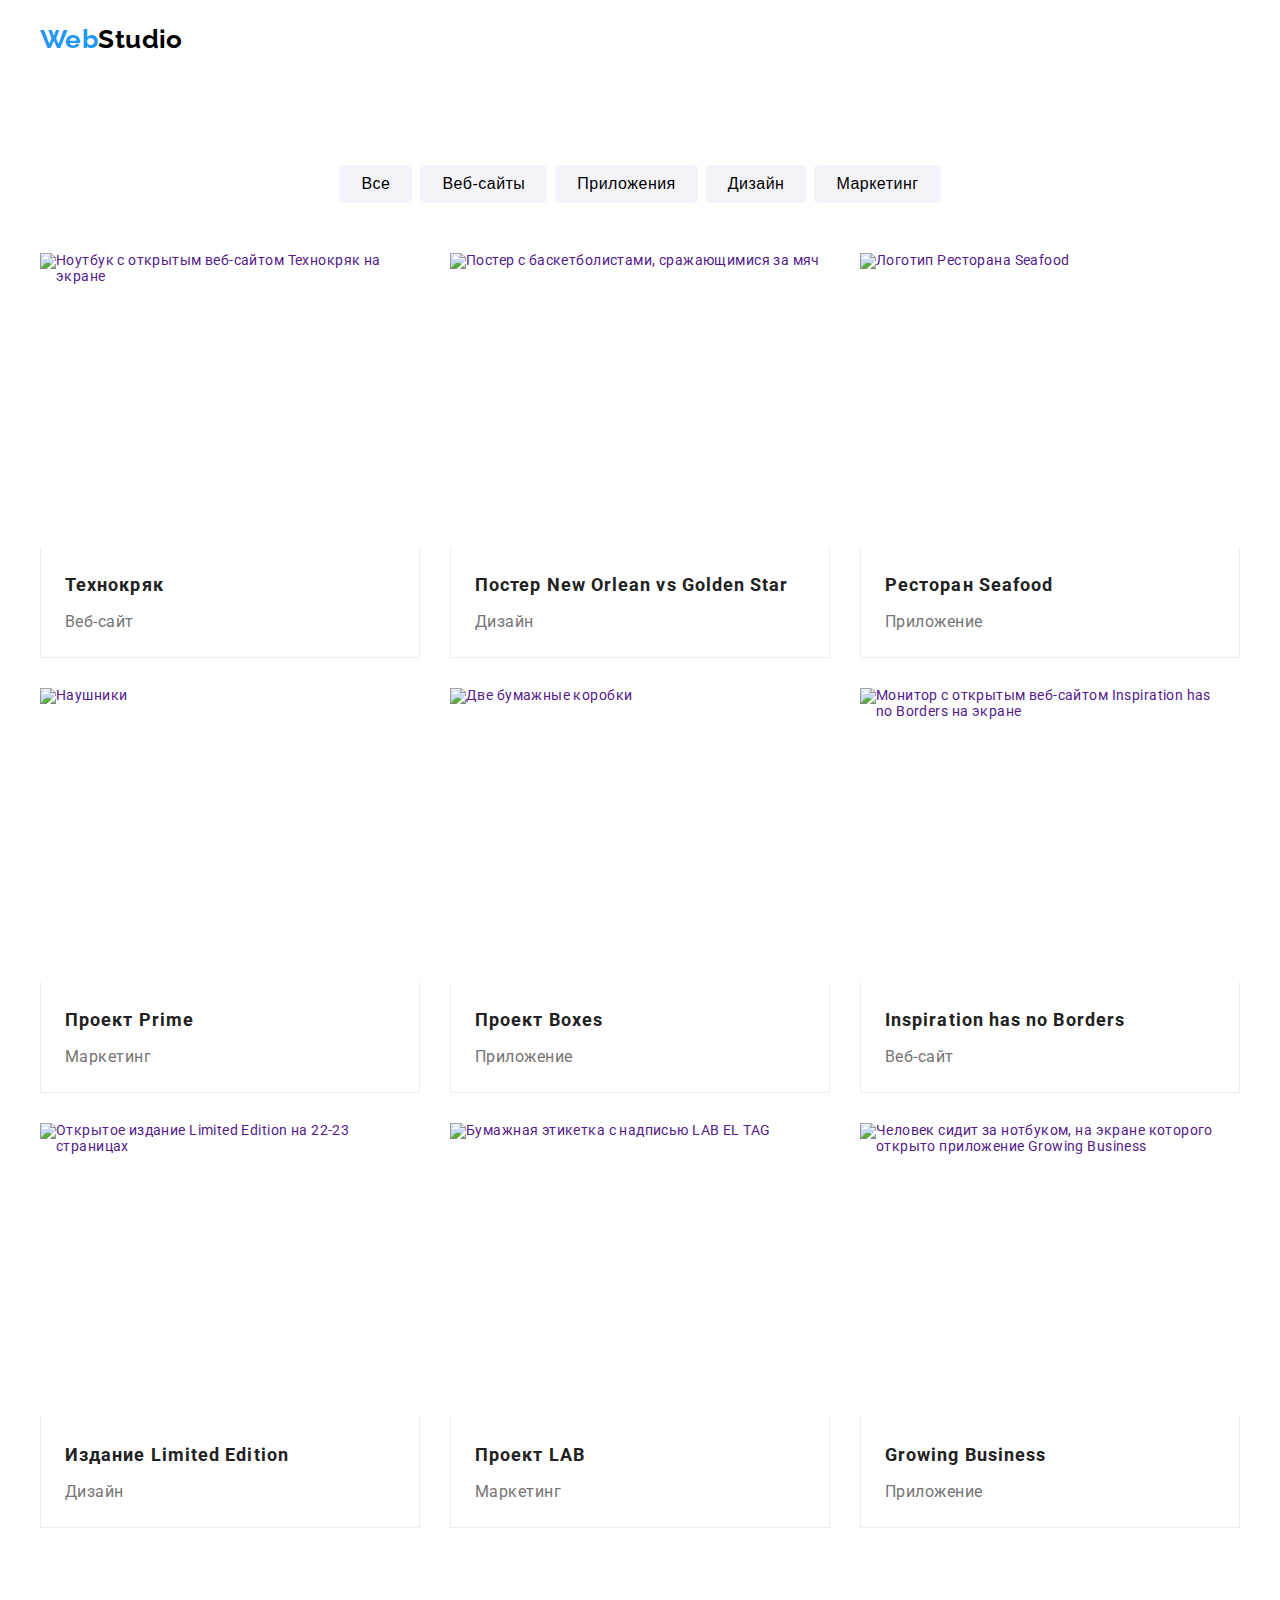
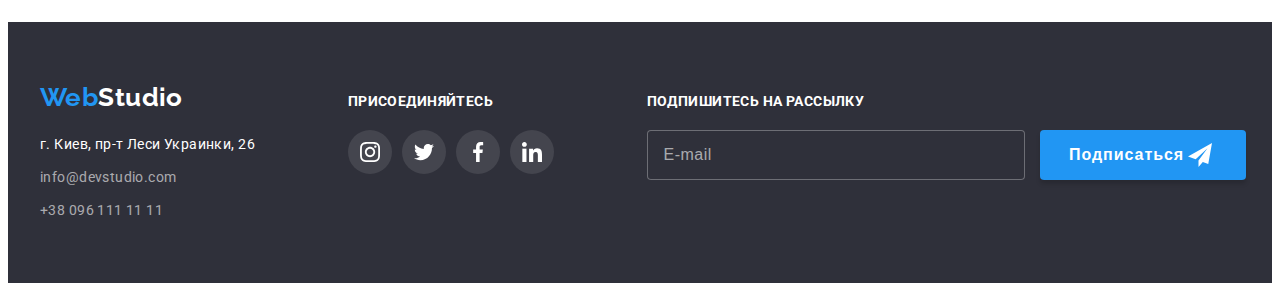
==== portfolio.html @ 9e421923 "додає меню для мобільної версії" ====
<!DOCTYPE html>
<html lang="ru">
<head>
    <meta charset="UTF-8">
    <meta http-equiv="X-UA-Compatible" content="IE=edge">
    <meta name="viewport" content="width=device-width, initial-scale=1.0">
    <title lang="en">WebStudio Портфолио</title>
    <link rel="preconnect" href="https://fonts.googleapis.com">
    <link rel="preconnect" href="https://fonts.gstatic.com" crossorigin>
    <link 
        href="https://fonts.googleapis.com/css2?family=Raleway:wght@700&family=Roboto:wght@400;500;700;900&display=swap"
        rel="stylesheet"
    />
    <link rel="stylesheet" href="https://cdnjs.cloudflare.com/ajax/libs/modern-normalize/1.1.0/modern-normalize.min.css"
        integrity="sha512-wpPYUAdjBVSE4KJnH1VR1HeZfpl1ub8YT/NKx4PuQ5NmX2tKuGu6U/JRp5y+Y8XG2tV+wKQpNHVUX03MfMFn9Q=="
        crossorigin="anonymous" referrerpolicy="no-referrer" />
    <link rel="stylesheet" href="./css/main.min.css" />
</head>
<body>  
    <!--HEADER-->
    <header class="page-header">
        <div class="container header-container">
            <nav class="navigation">
                <!--Логотип header-->
                <a class="logo logo_theme_light logo-header-link" href="index.html" lang="en"><span class="logo_prefix-color_blue">Web</span>Studio</a>
                <!--Меню навігації header-->
                <ul class="menu list">
                    <li class="menu__item"><a class="menu__link" href="index.html">Студия</a></li>
                    <li class="menu__item"><a class="menu__link menu__link_active" href="portfolio.html">Портфолио</a></li>
                    <li class="menu__item"><a class="menu__link" href="#contacts">Контакты</a></li>
                </ul>
            </nav>
            <!--Список контактів header-->
            <ul class="header-contacts">
                <li class="header-contacts__item">
                    <a class="header-contacts__link" href="mailto:info@devstudio.com" lang="en">
                        <svg class="header-contacts__icon" width="16" height="12">
                            <use href="images/icons/sprite.svg#icon-envelope"></use>
                        </svg>
                        info@devstudio.com
                    </a>
                </li>
                <li class="header-contacts__item">
                    <a class="header-contacts__link" href="tel:+380961111111">
                        <svg class="header-contacts__icon" width="10" height="16">
                            <use href="images/icons/sprite.svg#icon-smartphone"></use>
                        </svg>
                        +38 096 111 11 11
                    </a>
                </li>
            </ul>
        </div>
    </header>
    <!--СТОРІНКА ПОРТФОЛІО-->
   <main>
        <!--Секція фільтр-меню-->
       <section class="section section_specific-pb">
            <div class="container">
                <h2 class="section__title visually-hidden">Фильтры</h2>
                <ul class="filters">
                    <li class="filters__item">
                        <button class="filters__btn" type="button">Все</button>
                    </li>
                    <li class="filters__item">
                        <button class="filters__btn" type="button">Веб-сайты</button>
                    </li>
                    <li class="filters__item">
                        <button class="filters__btn" type="button">Приложения</button>
                    </li>
                    <li class="filters__item">
                        <button class="filters__btn" type="button">Дизайн</button>
                    </li>
                    <li class="filters__item">
                    <button class="filters__btn" type="button">Маркетинг</button>
                    </li>
                </ul>
            </div>
        </section>
        <!--Секція проектів портфоліо-->
        <section class="section section_specific-pt">
            <div class="container">
                <h2 class="section__title visually-hidden">Портфолио</h2>
                <ul class="portfolio">
                    <li class="portfolio__item">
                        <a href="" class="portfolio__link">
                        <div class="portfolio__wrapper">
                            <img class="portfolio__img" src="./images/portfolio/img-project-01.jpg" alt="Ноутбук с открытым веб-сайтом Технокряк на экране" width="370" height="294">
                            <p class="portfolio__overlay">Ресурс предлагает комплексные предложения с разным уровнем функционала и сервисов. Все это позволит посетителю получить
                            исчерпывающие сведения о компании или частном лице.</p>
                        </div>
                        <div class="portfolio__container">
                            <h3 class="portfolio__title">Технокряк</h3>
                            <p class="portfolio__description">Веб-сайт</p>
                        </div>
                        </a>    
                    </li>
                    <li class="portfolio__item">
                        <a href="" class="portfolio__link">
                        <div class="portfolio__wrapper">
                            <img class="portfolio__img" src="./images/portfolio/img-project-02.jpg" alt="Постер с баскетболистами, сражающимися за мяч" width="370" height="294">
                            <p class="portfolio__overlay">Ресурс предлагает комплексные предложения с разным уровнем функционала и сервисов. Все это позволит посетителю получить
                            исчерпывающие сведения о компании или частном лице.</p>
                        </div>
                        <div class="portfolio__container">
                            <h3 class="portfolio__title">Постер New Orlean vs Golden Star</h3>
                            <p class="portfolio__description">Дизайн</p>
                        </div>
                        </a>
                    </li>
                    <li class="portfolio__item">
                        <a href="" class="portfolio__link">
                        <div class="portfolio__wrapper">
                            <img class="portfolio__img" src="./images/portfolio/img-project-03.jpg" alt="Логотип Ресторана Seafood" width="370" height="294">
                            <p class="portfolio__overlay">Ресурс предлагает комплексные предложения с разным уровнем функционала и сервисов. Все это позволит посетителю получить
                            исчерпывающие сведения о компании или частном лице.</p>
                        </div>
                        <div class="portfolio__container">
                            <h3 class="portfolio__title">Ресторан Seafood</h3>
                            <p class="portfolio__description">Приложение</p>
                        </div>
                        </a>     
                    </li>
                    <li class="portfolio__item">
                        <a href="" class="portfolio__link">
                        <div class="portfolio__wrapper">
                            <img class="portfolio__img" src="./images/portfolio/img-project-04.jpg" alt="Наушники" width="370" height="294">
                            <p class="portfolio__overlay">Ресурс предлагает комплексные предложения с разным уровнем функционала и сервисов. Все это позволит посетителю получить
                            исчерпывающие сведения о компании или частном лице.</p>
                        </div>
                        <div class="portfolio__container">
                            <h3 class="portfolio__title">Проект Prime</h3>
                            <p class="portfolio__description">Маркетинг</p>
                        </div>
                        </a>
                    </li>
                    <li class="portfolio__item">
                        <a href="" class="portfolio__link">
                        <div class="portfolio__wrapper">
                            <img class="portfolio__img" src="./images/portfolio/img-project-05.jpg" alt="Две бумажные коробки" width="370" height="294">
                            <p class="portfolio__overlay">Ресурс предлагает комплексные предложения с разным уровнем функционала и сервисов. Все это позволит посетителю получить
                            исчерпывающие сведения о компании или частном лице.</p>
                        </div>
                        <div class="portfolio__container">
                            <h3 class="portfolio__title">Проект Boxes</h3>
                            <p class="portfolio__description">Приложение</p>
                        </div>
                        </a>
                    </li>
                    <li class="portfolio__item">
                        <a href="" class="portfolio__link">
                        <div class="portfolio__wrapper">
                            <img class="portfolio__img" src="./images/portfolio/img-project-06.jpg" alt="Монитор с открытым веб-сайтом Inspiration has no Borders на экране" width="370" height="294">
                            <p class="portfolio__overlay">Ресурс предлагает комплексные предложения с разным уровнем функционала и сервисов. Все это позволит посетителю получить
                            исчерпывающие сведения о компании или частном лице.</p>
                        </div>
                        <div class="portfolio__container">
                            <h3 class="portfolio__title">Inspiration has no Borders</h3>
                            <p class="portfolio__description">Веб-сайт</p>
                        </div>
                        </a>    
                    </li>
                    <li class="portfolio__item">
                        <a href="" class="portfolio__link">
                        <div class="portfolio__wrapper">
                            <img class="portfolio__img" src="./images/portfolio/img-project-07.jpg" alt="Открытое издание Limited Edition на 22-23 страницах" width="370" height="294">
                            <p class="portfolio__overlay">Ресурс предлагает комплексные предложения с разным уровнем функционала и сервисов. Все это позволит посетителю получить
                            исчерпывающие сведения о компании или частном лице.</p>
                        </div>
                        <div class="portfolio__container">
                            <h3 class="portfolio__title">Издание Limited Edition</h3>
                            <p class="portfolio__description">Дизайн</p>
                        </div>
                        </a>
                    </li>
                    <li class="portfolio__item">
                        <a href="" class="portfolio__link">
                        <div class="portfolio__wrapper">
                            <img class="portfolio__img" src="./images/portfolio/img-project-08.jpg" alt="Бумажная этикетка с надписью LAB EL TAG" width="370" height="294">
                            <p class="portfolio__overlay">Ресурс предлагает комплексные предложения с разным уровнем функционала и сервисов. Все это позволит посетителю получить
                            исчерпывающие сведения о компании или частном лице.</p>
                        </div>
                        <div class="portfolio__container">
                            <h3 class="portfolio__title">Проект LAB</h3>
                            <p class="portfolio__description">Маркетинг</p>
                        </div>
                        </a>
                    </li>
                    <li class="portfolio__item">
                        <a href="" class="portfolio__link">
                        <div class="portfolio__wrapper">
                            <img class="portfolio__img" src="./images/portfolio/img-project-09.jpg" alt="Человек сидит за нотбуком, на экране которого открыто приложение Growing Business" width="370" height="294">
                            <p class="portfolio__overlay">Ресурс предлагает комплексные предложения с разным уровнем функционала и сервисов. Все это позволит посетителю получить
                            исчерпывающие сведения о компании или частном лице.</p>
                        </div>
                        <div class="portfolio__container">
                            <h3 class="portfolio__title">Growing Business</h3>
                            <p class="portfolio__description">Приложение</p>
                        </div>
                        </a>
                    </li>
                </ul>
            </div>    
        </section>
    </main>
    <!--FOOTER-->
    <footer class="footer">
        <div class="footer-container container">
            <div class="footer-contacts-wrapper">
                <a class="logo logo_theme_dark" href="index.html" lang="en"><span
                        class="logo_prefix-color_blue">Web</span>Studio</a>
                <address class="address-footer-contacts" id="contacts">
                    <ul class="footer-contacts">
                        <li class="footer-contacts__item">
                            <a class="footer-contacts__link footer-contacts__link_font-color_white"
                                href="https://goo.gl/maps/uHy9NY8wM25gQ6nc7" target="_blank" rel="noopener noreferrer">г.
                                Киев, пр-т Леси Украинки, 26</a>
                        </li>
                        <li class="footer-contacts__item">
                            <a class="footer-contacts__link link" href="mailto:info@devstudio.com"
                                lang="en">info@devstudio.com</a>
                        </li>
                        <li class="footer-contacts__item">
                            <a class="footer-contacts__link" href="tel:+380961111111">+38 096 111 11 11</a>
                        </li>
                    </ul>
                </address>
            </div>
            <div class="footer-socials-wrapper">
                <p class="footer-socials-description">присоединяйтесь</p>
                <ul class="footer-socials">
                    <li class="footer-socials__item">
                        <a href="" class="footer-socials__link">
                            <svg class="footer-socials__icon">
                                <use href="./images/icons/sprite.svg#icon-footer-instagram"></use>
                            </svg>
                        </a>
                    </li>
                    <li class="footer-socials__item">
                        <a href="" class="footer-socials__link">
                            <svg class="footer-socials__icon">
                                <use href="./images/icons/sprite.svg#icon-footer-twitter"></use>
                            </svg>
                        </a>
                    </li>
                    <li class="footer-socials__item">
                        <a href="" class="footer-socials__link">
                            <svg class="footer-socials__icon">
                                <use href="./images/icons/sprite.svg#icon-footer-facebook"></use>
                            </svg>
                        </a>
                    </li>
                    <li class="footer-socials__item">
                        <a href="" class="footer-socials__link">
                            <svg class="footer-socials__icon">
                                <use href="./images/icons/sprite.svg#icon-footer-linkedin"></use>
                            </svg>
                        </a>
                    </li>
                </ul>
            </div>
            <div class="footer-form-wrapper">
                <form class="footer-form">
                    <p class="footer-form__description">Подпишитесь на рассылку</p>
                    <label class="footer-form__field">
                        <input type="email" name="user_email" class="footer-form-input" placeholder="E-mail" required
                            title="example@gmail.com" />
                    </label>
                    <div class="footer-btn-wrapper">
                        <button type="submit" class="footer-form-btn">Подписаться</button>
                        <svg class="footer-form-send-icon" width="24" height="24">
                            <use href="./images/icons/sprite.svg#icon-footer-send"></use>
                        </svg>
                    </div>
                </form>
            </div>
        </div>
    </footer>
</body>
</html>
---- css/main.min.css ----
:root{--primary-font-family: "Roboto", sans-serif;--secondary-font-family: "Raleway", sans-serif;--accent-color: #2196F3;--title-color: #FFFFFF;--subtitle-color: #212121;--description-color: #757575;--background-color: #2F303A}.visually-hidden{position:absolute;white-space:nowrap;width:1px;height:1px;overflow:hidden;border:0;padding:0;clip:rect(0 0 0 0);clip-path:inset(100%);margin:-1px}.footer-socials__link,.team__socials-link,.contact-form-checkbox-label{display:flex;justify-content:center;align-items:center}h1,h2,h3,p{margin-top:0;margin-bottom:0}ul,ol{margin-top:0;margin-bottom:0;padding-left:0;list-style:none}img{display:block;max-width:100%;height:auto}a{text-decoration:none}body{font-family:var(--primary-font-family);color:var(--subtitle-color);font-size:14px;letter-spacing:.03em;line-height:1.14}.container{width:100%;padding-left:15px;padding-right:15px}@media screen and (min-width: 480px){.container{width:480px;margin:0 auto}}@media screen and (min-width: 768px){.container{width:768px}}@media screen and (min-width: 1200px){.container{width:1200px}}.page-header{padding-top:16px;padding-bottom:16px;background-color:#fff}.page-header__container{display:flex;align-items:center;justify-content:space-between}.section{padding-top:94px;padding-bottom:94px}.section_bg-color{background-color:#f5f4fa}.section_specific-pt{padding-top:0}.section_specific-pb{padding-bottom:50px}.section__title{font-size:36px;font-weight:700;line-height:1.17;margin-bottom:50px;text-align:center}.logo{font-family:var(--secondary-font-family);font-size:26px;font-weight:700;line-height:1.19}.logo_prefix-color_blue{color:var(--accent-color)}.logo_theme_light{color:#000}.logo_theme_light:focus{color:#000}.logo_theme_dark{color:var(--title-color)}.logo_theme_dark:focus{color:var(--title-color)}.logo-header-link{margin-right:93px}.filters{display:flex;margin-top:-8px;margin-left:-8px;justify-content:center}.filters__item{margin-top:8px;margin-left:8px}.filters__btn{min-width:73px;padding:6px 22px;font-size:16px;font-weight:500;line-height:1.63;text-align:center;letter-spacing:.03em;cursor:pointer;background-color:#f5f4fa;border:none;border-radius:4px;transition:color 250ms cubic-bezier(0.4, 0, 0.2, 1),background-color 250ms cubic-bezier(0.4, 0, 0.2, 1),box-shadow 250ms cubic-bezier(0.4, 0, 0.2, 1)}.filters__btn:focus{font-size:16px;font-weight:500;line-height:1.63;text-align:center;letter-spacing:.03em;color:var(--title-color);background-color:var(--accent-color);box-shadow:0px 3px 1px rgba(0,0,0,.1),0px 1px 2px rgba(0,0,0,.08),0px 2px 2px rgba(0,0,0,.12);border-radius:4px}.filters__btn:hover{color:var(--title-color);background-color:var(--accent-color);box-shadow:0px 3px 1px rgba(0,0,0,.1),0px 1px 2px rgba(0,0,0,.08),0px 2px 2px rgba(0,0,0,.12)}.backdrop{position:fixed;top:0;left:0;width:100%;height:100%;background-color:rgba(0,0,0,.2);transition:opacity 250ms cubic-bezier(0.4, 0, 0.2, 1)}.backdrop.is-hidden{opacity:0;visibility:hidden;pointer-events:none}.modal{position:absolute;top:50%;left:50%;transform:translate(-50%, -50%);width:528px;height:580px;padding:40px;background-color:#fff}.modal-close-btn{position:absolute;top:8px;right:8px;display:flex;align-items:center;justify-content:center;background-color:rgba(0,0,0,0);border:1px solid rgba(0,0,0,.1);padding:0;width:30px;height:30px;border-radius:50%;cursor:pointer;transition:fill 250ms cubic-bezier(0.4, 0, 0.2, 1),outline-color 250ms}.modal-close-btn:hover{fill:var(--accent-color)}.modal-close-btn:focus{fill:var(--accent-color);outline-color:var(--accent-color)}.contact-form{display:flex;flex-direction:column}.contact-form-field{margin-bottom:10px}.contact-form-field-key{display:block;font-size:12px;font-weight:400;line-height:1.17;letter-spacing:.01em;color:#757575;margin-bottom:4px}.contact-form-description{font-size:20px;font-weight:700;line-height:1.15;text-align:center;letter-spacing:.03em;color:#212121;margin-bottom:12px}.contact-form-btn{align-self:center;min-width:200px;background-color:var(--accent-color);box-shadow:0px 4px 4px rgba(0,0,0,.15);border-radius:4px;padding:10px 55px;font-family:var(--primary-font-family);color:var(--title-color);cursor:pointer;font-size:16px;font-weight:700;line-height:1.88;letter-spacing:.06em;border-width:0;transition:background-color 250ms cubic-bezier(0.4, 0, 0.2, 1)}.contact-form-btn:hover{background:#188ce8}.contact-form-input{width:100%;height:40px;border:1px solid rgba(33,33,33,.2);border-radius:4px;padding-left:42px;transition:border-color 250ms cubic-bezier(0.4, 0, 0.2, 1)}.contact-form-input:focus{outline:none;border-color:var(--accent-color)}.contact-form-input-wrapper{position:relative;display:block}.contact-form-input-icon{position:absolute;top:50%;transform:translateY(-50%);left:12px;transition:fill 250ms cubic-bezier(0.4, 0, 0.2, 1)}.contact-form-input:focus+.contact-form-input-icon{fill:var(--accent-color)}.contact-form-messege{display:block;justify-content:center;width:100%;height:120px;border:1px solid rgba(33,33,33,.2);border-radius:4px;resize:none;padding:12px 16px;transition:border-color 250ms cubic-bezier(0.4, 0, 0.2, 1)}.contact-form-messege:focus{outline:none;border-color:var(--accent-color)}.contact-form-messege::placeholder{font-size:12px;font-weight:400;line-height:1.17;letter-spacing:.01em;color:rgba(117,117,117,.5)}.contact-form-messege-field{margin-bottom:20px}.contact-form-checkbox-label{font-weight:400;line-height:1.71;color:#757575;margin-bottom:30px}.contact-form-checkbox-label::before{content:"";display:block;width:16px;height:15px;margin-right:7px;cursor:pointer;background-image:url(../images/icons/checkbox-vector.svg)}.contact-form-checkbox:checked+.contact-form-checkbox-label::before{background-image:url(../images/icons/icon-check.svg)}.contact-form-checkbox:focus+.contact-form-checkbox-label::before{outline:2px solid rgba(33,150,243,.5)}.contact-form-policy-link{color:var(--accent-color)}.contact-form-policy-link:focus{outline-color:var(--accent-color)}.mobile-menu{position:fixed;top:0;left:0;width:100%;height:100%;background-color:#fff;box-shadow:0px 4px 8px rgba(0,0,0,.04),0px 2px 4px rgba(0,0,0,.08),0px 1px 3px rgba(0,0,0,.16);opacity:0;visibility:hidden;pointer-events:none;transition:opacity 500ms}.mobile-menu.is-open{opacity:1;visibility:visible;pointer-events:auto}.mobile-menu__container{position:relative;padding-top:48px;padding-bottom:48px;padding-left:40px}.mobile-menu__close-btn{position:absolute;top:10px;right:15px;border:none;background-color:rgba(0,0,0,0);padding:0;line-height:0}.mobile-menu-list__item:not(:first-child){margin-top:32px}.mobile-menu-list__link{font-family:"Roboto";font-style:normal;font-weight:500;font-size:40px;line-height:47px;letter-spacing:.02em;color:#212121}.menu{display:none}.header-contacts{display:none}.mobile-menu-open-btn{border:none;background-color:rgba(0,0,0,0);padding:0}.hero{min-width:1200px;padding-top:200px;padding-bottom:200px;background-color:#c4c4c4;background-image:linear-gradient(rgba(47, 48, 58, 0.4), rgba(47, 48, 58, 0.4)),url("../images/hero/img-hero.jpg");background-size:cover}.hero__container{display:flex;flex-direction:column;align-items:center}.hero__title{width:696px;font-size:44px;font-weight:900;line-height:1.36;text-align:center;letter-spacing:.06em;text-transform:uppercase;color:var(--title-color);margin-bottom:30px}.hero__modal-btn{min-width:200px;border:none;background:var(--accent-color);box-shadow:0px 4px 4px rgba(0,0,0,.15);border-radius:4px;padding:10px 32px;font-family:var(--primary-font-family);font-size:16px;font-weight:700;line-height:1.88;letter-spacing:.06em;color:var(--title-color);cursor:pointer;transition:background-color 250ms cubic-bezier(0.4, 0, 0.2, 1)}.hero__modal-btn:hover{background:#188ce8}.priorities{display:flex;flex-wrap:wrap;margin-top:-30px;margin-left:-30px}.priorities__item{flex-basis:calc((100% - 120px)/4);margin-left:30px;margin-top:30px}.priorities__title{font-size:14px;font-weight:700;text-transform:uppercase;margin-bottom:10px;margin-top:30px}.priorities__description{line-height:1.71;color:var(--description-color)}.priorities__container{display:flex;background-color:#f5f4fa;border-radius:4px;height:120px;justify-content:center;align-items:center}.employment{display:flex;flex-wrap:wrap;margin-top:-30px;margin-left:-30px}.employment__item{position:relative;margin-top:30px;margin-left:30px;flex-basis:calc((100% - 90px)/3)}.employment__overlay{position:absolute;width:100%;bottom:0;left:0;padding-top:27px;padding-bottom:27px;font-weight:700;text-align:center;text-transform:uppercase;color:var(--title-color);background-color:rgba(47,48,58,.8)}.team{display:flex;flex-wrap:wrap;margin-top:-30px;margin-left:-30px}.team__item{margin-top:30px;margin-left:30px;flex-basis:calc((100% - 120px)/4);background:var(--title-color);padding-bottom:30px;box-shadow:0px 1px 3px rgba(0,0,0,.12),0px 1px 1px rgba(0,0,0,.14),0px 2px 1px rgba(0,0,0,.2);border-radius:0px 0px 4px 4px}.team__container{padding-top:30px;background:var(--title-color)}.team__title{font-size:16px;font-weight:500;line-height:1.19;text-align:center}.team__description{font-size:16px;line-height:1.19;text-align:center;color:var(--description-color);margin-top:10px}.team__socials{display:flex;justify-content:center;margin-top:16px}.team__socials-icon{width:20px;height:20px;fill:#afb1b8;transition:fill 250ms cubic-bezier(0.4, 0, 0.2, 1)}.team__socials-link:hover .team__socials-icon,.team__socials-link:focus .team__socials-icon{fill:var(--title-color)}.team__socials-link{width:44px;height:44px;border-radius:50%;transition:background-color 250ms cubic-bezier(0.4, 0, 0.2, 1)}.team__socials-link:hover,.team__socials-link:focus{background-color:var(--accent-color)}.team__socials-item:not(:first-child){margin-left:10px}.clients__container{height:92px;padding-top:16px;padding-left:32px;border:1px solid #afb1b8;border-radius:4px;transition:border-color 250ms cubic-bezier(0.4, 0, 0.2, 1)}.clients__link:hover .clients__container{border-color:var(--accent-color)}.clients{display:flex;flex-wrap:wrap;margin-top:-30px;margin-left:-30px}.clients__item{margin-top:30px;margin-left:30px;flex-basis:calc((100% - 180px)/6)}.clients__icon{width:106px;height:60px;fill:#afb1b8;transition:fill 250ms cubic-bezier(0.4, 0, 0.2, 1)}.clients__link:hover .clients__icon,.clients__link:focus .clients__icon{fill:var(--accent-color)}.footer{background:var(--background-color);padding-bottom:60px;padding-top:60px}.footer-container{display:flex;justify-content:space-between;align-items:flex-start}.address-footer-contacts{margin-top:20px}.footer-contacts__link{font-style:normal;font-weight:400;line-height:1.71;color:rgba(255,255,255,.6)}.footer-contacts__item:not(:first-child){margin-top:9px}.footer-contacts__link_font-color_white{color:var(--title-color)}.footer-contacts__link_font-color_white:focus{color:var(--title-color)}.footer-socials-description{margin-top:12px;font-weight:700;text-transform:uppercase;color:var(--title-color)}.footer-socials__icon{width:20px;height:20px;fill:var(--title-color)}.footer-socials__item:not(:first-child){margin-left:10px}.footer-socials{display:flex;margin-top:20px}.footer-socials__link{width:44px;height:44px;border-radius:50%;background-color:rgba(255,255,255,.1);transition:background-color 250ms cubic-bezier(0.4, 0, 0.2, 1)}.footer-socials__link:hover,.footer-socials__link:focus{background-color:var(--accent-color)}.footer-form__description{font-weight:700;text-transform:uppercase;color:#fff;margin-bottom:20px;margin-top:12px}.footer-form-input{width:358px;border:1px solid rgba(255,255,255,.3);border-radius:4px;padding-top:14px;padding-bottom:14px;padding-left:16px;background-color:#2f303a;font-size:16px;font-weight:400;line-height:1.25;letter-spacing:.03em;color:#fff}.footer-form-input::placeholder{color:rgba(255,255,255,.6)}.footer-form-btn{min-width:200px;padding:10px 62px 10px 29px;background:var(--accent-color);box-shadow:0px 4px 4px rgba(0,0,0,.15);border-radius:4px;font-size:16px;font-weight:700;line-height:1.88;letter-spacing:.06em;color:#fff;border-width:0;cursor:pointer;transition:background-color 250ms cubic-bezier(0.4, 0, 0.2, 1)}.footer-form-btn:hover{background:#188ce8}.footer-btn-wrapper{margin-left:12px;display:inline-block;position:relative;width:200px}.footer-form-send-icon{position:absolute;top:50%;right:28px;transform:translateY(-50%)}.portfolio{display:flex;flex-wrap:wrap;margin-left:-30px;margin-top:-30px}.portfolio__item{margin-left:30px;margin-top:30px;flex-basis:calc((100% - 90px)/3);cursor:pointer;transition:box-shadow 250ms cubic-bezier(0.4, 0, 0.2, 1)}.portfolio__item:hover{box-shadow:0px 1px 1px rgba(0,0,0,.12),0px 4px 4px rgba(0,0,0,.06),1px 4px 6px rgba(0,0,0,.16)}.portfolio__container{padding:20px 24px;border:1px solid #eee;border-top:none}.portfolio__title{font-size:18px;font-weight:700;line-height:2;letter-spacing:.06em;color:var(--subtitle-color);margin-bottom:4px}.portfolio__description{font-size:16px;line-height:1.88;letter-spacing:.03em;color:var(--description-color)}.portfolio__wrapper{position:relative;overflow:hidden}.portfolio__overlay{position:absolute;top:0;left:0;width:100%;height:100%;padding:63px 24px;background-color:rgba(33,150,243,.9);font-size:18px;font-weight:400;line-height:1.56;color:#fff;overflow:auto;transform:translateY(100%);transition:transform 250ms cubic-bezier(0.4, 0, 0.2, 1)}.portfolio__link:hover .portfolio__overlay,.portfolio__link:focus .portfolio__overlay{transform:translateY(0%)}/*# sourceMappingURL=main.min.css.map */
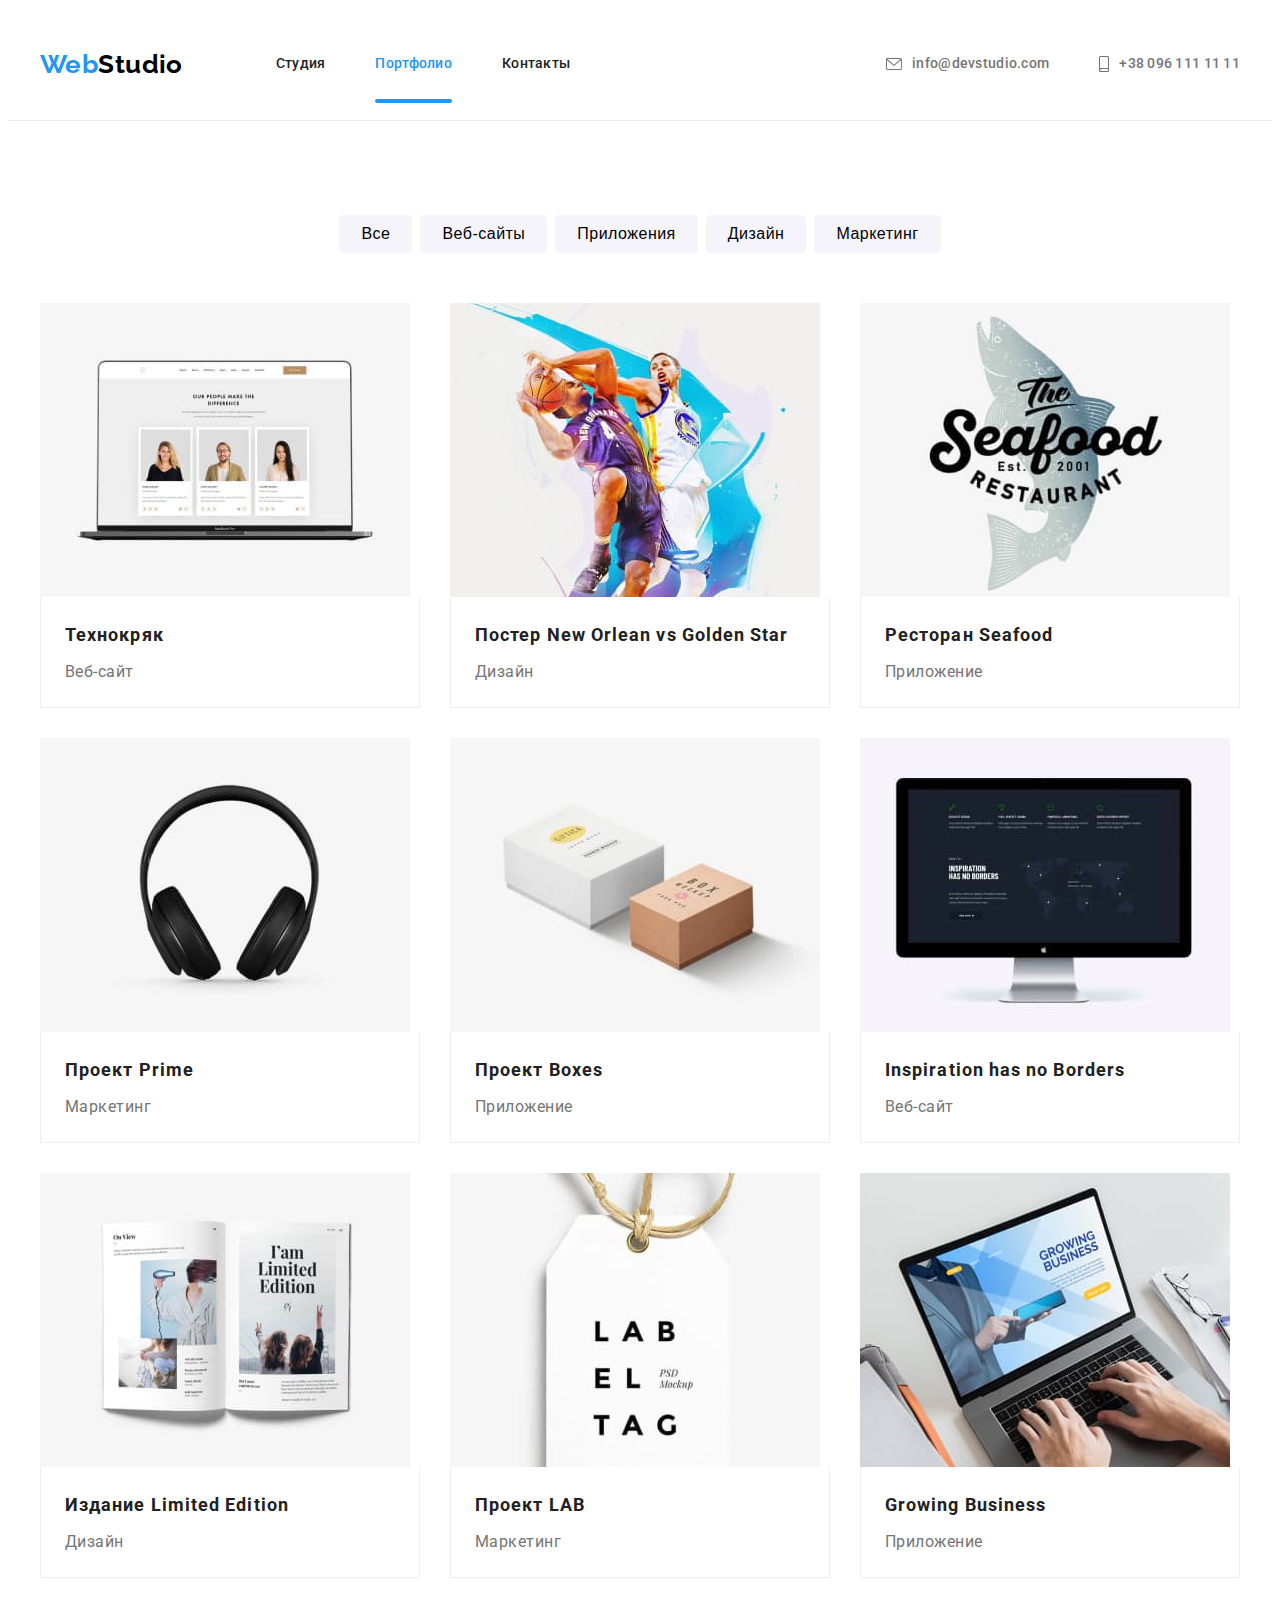
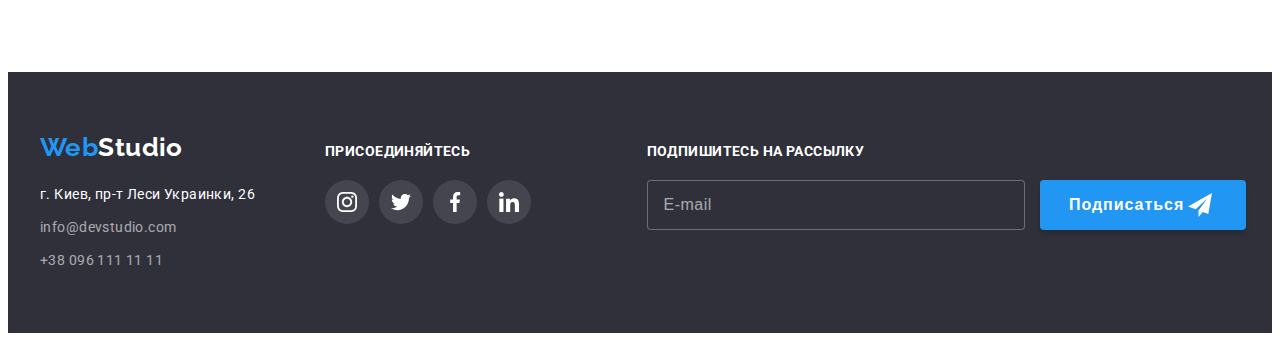
==== commit 1e41e9ef: "адаптив portfolio робота з зображеннями" ====
--- a/portfolio.html
+++ b/portfolio.html
@@ -18,39 +18,68 @@
 </head>
 <body>  
     <!--HEADER-->
-    <header class="page-header">
-        <div class="container header-container">
-            <nav class="navigation">
-                <!--Логотип header-->
-                <a class="logo logo_theme_light logo-header-link" href="index.html" lang="en"><span class="logo_prefix-color_blue">Web</span>Studio</a>
-                <!--Меню навігації header-->
-                <ul class="menu list">
-                    <li class="menu__item"><a class="menu__link" href="index.html">Студия</a></li>
-                    <li class="menu__item"><a class="menu__link menu__link_active" href="portfolio.html">Портфолио</a></li>
-                    <li class="menu__item"><a class="menu__link" href="#contacts">Контакты</a></li>
-                </ul>
-            </nav>
-            <!--Список контактів header-->
-            <ul class="header-contacts">
-                <li class="header-contacts__item">
-                    <a class="header-contacts__link" href="mailto:info@devstudio.com" lang="en">
-                        <svg class="header-contacts__icon" width="16" height="12">
-                            <use href="images/icons/sprite.svg#icon-envelope"></use>
-                        </svg>
-                        info@devstudio.com
-                    </a>
+<header class="page-header">
+    <div class="container page-header__container">
+        <nav class="navigation">
+            <!--Логотип header-->
+            <a class="logo logo_theme_light logo-header-link" href="index.html" lang="en"><span
+                    class="logo_prefix-color_blue">Web</span>Studio</a>
+            <!--Меню навігації header-->
+            <ul class="menu list">
+                <li class="menu__item"><a class="menu__link" href="index.html">Студия</a></li>
+                <li class="menu__item"><a class="menu__link menu__link_active" href="portfolio.html">Портфолио</a></li>
+                <li class="menu__item"><a class="menu__link" href="#contacts">Контакты</a></li>
+            </ul>
+        </nav>
+        <!--Список контактів header-->
+        <ul class="header-contacts list">
+            <li class="header-contacts__item">
+                <a class="header-contacts__link" href="mailto:info@devstudio.com" lang="en">
+                    <svg class="header-contacts__icon icon-letter">
+                        <use href="images/icons/sprite.svg#icon-envelope"></use>
+                    </svg>
+                    info@devstudio.com
+                </a>
+            </li>
+            <li class="header-contacts__item">
+                <a class="header-contacts__link" href="tel:+380961111111">
+                    <svg class="header-contacts__icon icon-phone">
+                        <use href="images/icons/sprite.svg#icon-smartphone"></use>
+                    </svg>
+                    +38 096 111 11 11
+                </a>
+            </li>
+        </ul>
+        <!--Кнопка меню-бургер для мобільної версії-->
+        <button type="button" class="mobile-menu-open-btn" data-menu-open>
+            <svg class="mobile-menu-open-btn__icon" width="24" height="16">
+                <use href="./images/icons/sprite.svg#icon-burger"></use>
+            </svg>
+        </button>
+    </div>
+    <!--Меню для мобільної версії-->
+    <div class="mobile-menu" data-menu>
+        <div class="container mobile-menu__container">
+            <button type="button" class="mobile-menu__close-btn" data-menu-close>
+                <svg class="mobile-menu__close-icon" width="40" height="40">
+                    <use href="./images/icons/sprite.svg#close-icon"></use>
+                </svg>
+            </button>
+            <!--Навігація меню для мобільної версії-->
+            <ul class="mobile-menu-list">
+                <li class="mobile-menu-list__item">
+                    <a href="" class="mobile-menu-list__link">Студия</a>
                 </li>
-                <li class="header-contacts__item">
-                    <a class="header-contacts__link" href="tel:+380961111111">
-                        <svg class="header-contacts__icon" width="10" height="16">
-                            <use href="images/icons/sprite.svg#icon-smartphone"></use>
-                        </svg>
-                        +38 096 111 11 11
-                    </a>
+                <li class="mobile-menu-list__item">
+                    <a href="" class="mobile-menu-list__link">Портфолио</a>
+                </li>
+                <li class="mobile-menu-list__item">
+                    <a href="" class="mobile-menu-list__link">Контакты</a>
                 </li>
             </ul>
         </div>
-    </header>
+    </div>
+</header>
     <!--СТОРІНКА ПОРТФОЛІО-->
    <main>
         <!--Секція фільтр-меню-->
@@ -84,7 +113,26 @@
                     <li class="portfolio__item">
                         <a href="" class="portfolio__link">
                         <div class="portfolio__wrapper">
-                            <img class="portfolio__img" src="./images/portfolio/img-project-01.jpg" alt="Ноутбук с открытым веб-сайтом Технокряк на экране" width="370" height="294">
+                            <picture>
+                                <source
+                                    media="(min-width: 1200px)"
+                                    srcset="./images/portfolio/project-1-desktop.jpg 1x, ./images/portfolio/project-1-desktop@2x.jpg 2x
+                                " />
+                                <source
+                                    media="(min-width: 768px)"
+                                    srcset="./images/portfolio/project-1-tablet.jpg 1x, ./images/portfolio/project-1-tablet@2x.jpg 2x
+                                " />
+                                <source
+                                    media="(max-width: 767.98px)"
+                                    srcset="./images/portfolio/project-1-mobile.jpg 1x, ./images/portfolio/project-1-mobile@2x.jpg 2x
+                                " />
+                                <img
+                                    src="./images/portfolio/project-1-mobile.jpg"
+                                    alt="Ноутбук с открытым веб-сайтом Технокряк на экране"
+                                    class="portfolio__img"
+                                />
+                            </picture>
+                            <!-- <img class="portfolio__img" src="./images/portfolio/img-project-01.jpg" alt="Ноутбук с открытым веб-сайтом Технокряк на экране" width="370" height="294"> -->
                             <p class="portfolio__overlay">Ресурс предлагает комплексные предложения с разным уровнем функционала и сервисов. Все это позволит посетителю получить
                             исчерпывающие сведения о компании или частном лице.</p>
                         </div>
@@ -97,7 +145,26 @@
                     <li class="portfolio__item">
                         <a href="" class="portfolio__link">
                         <div class="portfolio__wrapper">
-                            <img class="portfolio__img" src="./images/portfolio/img-project-02.jpg" alt="Постер с баскетболистами, сражающимися за мяч" width="370" height="294">
+                            <picture>
+                                <source
+                                    media="(min-width: 1200px)"
+                                    srcset="./images/portfolio/project-2-desktop.jpg 1x, ./images/portfolio/project-2-desktop@2x.jpg 2x
+                                " />
+                                <source
+                                    media="(min-width: 768px)"
+                                    srcset="./images/portfolio/project-2-tablet.jpg 1x, ./images/portfolio/project-2-tablet@2x.jpg 2x
+                                " />
+                                <source
+                                    media="(max-width: 767.98px)"
+                                    srcset="./images/portfolio/project-2-mobile.jpg 1x, ./images/portfolio/project-2-mobile@2x.jpg 2x
+                                " />
+                                <img
+                                    src="./images/portfolio/project-2-mobile.jpg"
+                                    alt="Постер с баскетболистами, сражающимися за мяч"
+                                    class="portfolio__img"
+                                />
+                            </picture>
+                            <!-- <img class="portfolio__img" src="./images/portfolio/img-project-02.jpg" alt="Постер с баскетболистами, сражающимися за мяч" width="370" height="294"> -->
                             <p class="portfolio__overlay">Ресурс предлагает комплексные предложения с разным уровнем функционала и сервисов. Все это позволит посетителю получить
                             исчерпывающие сведения о компании или частном лице.</p>
                         </div>
@@ -110,7 +177,25 @@
                     <li class="portfolio__item">
                         <a href="" class="portfolio__link">
                         <div class="portfolio__wrapper">
-                            <img class="portfolio__img" src="./images/portfolio/img-project-03.jpg" alt="Логотип Ресторана Seafood" width="370" height="294">
+                            <picture>
+                                <source
+                                    media="(min-width: 1200px)"
+                                    srcset="./images/portfolio/project-3-desktop.jpg 1x, ./images/portfolio/project-3-desktop@2x.jpg 2x
+                                " />
+                                <source
+                                    media="(min-width: 768px)"
+                                    srcset="./images/portfolio/project-3-tablet.jpg 1x, ./images/portfolio/project-3-tablet@2x.jpg 2x
+                                " />
+                                <source
+                                    media="(max-width: 767.98px)"
+                                    srcset="./images/portfolio/project-3-mobile.jpg 1x, ./images/portfolio/project-3-mobile@2x.jpg 2x
+                                " />
+                                <img
+                                    src="./images/portfolio/project-3-mobile.jpg"
+                                    alt="Логотип Ресторана Seafood"
+                                    class="portfolio__img" />
+                            </picture>
+                            <!-- <img class="portfolio__img" src="./images/portfolio/img-project-03.jpg" alt="Логотип Ресторана Seafood" width="370" height="294"> -->
                             <p class="portfolio__overlay">Ресурс предлагает комплексные предложения с разным уровнем функционала и сервисов. Все это позволит посетителю получить
                             исчерпывающие сведения о компании или частном лице.</p>
                         </div>
@@ -123,7 +208,26 @@
                     <li class="portfolio__item">
                         <a href="" class="portfolio__link">
                         <div class="portfolio__wrapper">
-                            <img class="portfolio__img" src="./images/portfolio/img-project-04.jpg" alt="Наушники" width="370" height="294">
+                            <picture>
+                                <source
+                                    media="(min-width: 1200px)"
+                                    srcset="./images/portfolio/project-4-desktop.jpg 1x, ./images/portfolio/project-4-desktop@2x.jpg 2x
+                                " />
+                                <source
+                                    media="(min-width: 768px)"
+                                    srcset="./images/portfolio/project-4-tablet.jpg 1x, ./images/portfolio/project-4-tablet@2x.jpg 2x
+                                " />
+                                <source
+                                    media="(max-width: 767.98px)"
+                                    srcset="./images/portfolio/project-4-mobile.jpg 1x, ./images/portfolio/project-4-mobile@2x.jpg 2x
+                                " />
+                                <img
+                                    src="./images/portfolio/project-4-mobile.jpg"
+                                    alt="Наушники"
+                                    class="portfolio__img"
+                                />
+                            </picture>
+                            <!-- <img class="portfolio__img" src="./images/portfolio/img-project-04.jpg" alt="Наушники" width="370" height="294"> -->
                             <p class="portfolio__overlay">Ресурс предлагает комплексные предложения с разным уровнем функционала и сервисов. Все это позволит посетителю получить
                             исчерпывающие сведения о компании или частном лице.</p>
                         </div>
@@ -136,7 +240,26 @@
                     <li class="portfolio__item">
                         <a href="" class="portfolio__link">
                         <div class="portfolio__wrapper">
-                            <img class="portfolio__img" src="./images/portfolio/img-project-05.jpg" alt="Две бумажные коробки" width="370" height="294">
+                            <picture>
+                                <source
+                                    media="(min-width: 1200px)"
+                                    srcset="./images/portfolio/project-5-desktop.jpg 1x, ./images/portfolio/project-5-desktop@2x.jpg 2x
+                                " />
+                                <source
+                                    media="(min-width: 768px)"
+                                    srcset="./images/portfolio/project-5-tablet.jpg 1x, ./images/portfolio/project-5-tablet@2x.jpg 2x
+                                " />
+                                <source
+                                    media="(max-width: 767.98px)"
+                                    srcset="./images/portfolio/project-5-mobile.jpg 1x, ./images/portfolio/project-5-mobile@2x.jpg 2x
+                                " />
+                                <img
+                                    src="./images/portfolio/project-5-mobile.jpg"
+                                    alt="Две бумажные коробки"
+                                    class="portfolio__img"
+                                />
+                            </picture>
+                            <!-- <img class="portfolio__img" src="./images/portfolio/img-project-05.jpg" alt="Две бумажные коробки" width="370" height="294"> -->
                             <p class="portfolio__overlay">Ресурс предлагает комплексные предложения с разным уровнем функционала и сервисов. Все это позволит посетителю получить
                             исчерпывающие сведения о компании или частном лице.</p>
                         </div>
@@ -149,7 +272,26 @@
                     <li class="portfolio__item">
                         <a href="" class="portfolio__link">
                         <div class="portfolio__wrapper">
-                            <img class="portfolio__img" src="./images/portfolio/img-project-06.jpg" alt="Монитор с открытым веб-сайтом Inspiration has no Borders на экране" width="370" height="294">
+                            <picture>
+                                <source
+                                    media="(min-width: 1200px)"
+                                    srcset="./images/portfolio/project-6-desktop.jpg 1x, ./images/portfolio/project-6-desktop@2x.jpg 2x
+                                " />
+                                <source
+                                    media="(min-width: 768px)"
+                                    srcset="./images/portfolio/project-6-tablet.jpg 1x, ./images/portfolio/project-6-tablet@2x.jpg 2x
+                                " />
+                                <source
+                                    media="(max-width: 767.98px)"
+                                    srcset="./images/portfolio/project-6-mobile.jpg 1x, ./images/portfolio/project-6-mobile@2x.jpg 2x
+                                " />
+                                <img
+                                    src="./images/portfolio/project-6-mobile.jpg"
+                                    alt="Монитор с открытым веб-сайтом Inspiration has no Borders на экране"
+                                    class="portfolio__img"
+                                />
+                            </picture>
+                            <!-- <img class="portfolio__img" src="./images/portfolio/img-project-06.jpg" alt="Монитор с открытым веб-сайтом Inspiration has no Borders на экране" width="370" height="294"> -->
                             <p class="portfolio__overlay">Ресурс предлагает комплексные предложения с разным уровнем функционала и сервисов. Все это позволит посетителю получить
                             исчерпывающие сведения о компании или частном лице.</p>
                         </div>
@@ -162,7 +304,26 @@
                     <li class="portfolio__item">
                         <a href="" class="portfolio__link">
                         <div class="portfolio__wrapper">
-                            <img class="portfolio__img" src="./images/portfolio/img-project-07.jpg" alt="Открытое издание Limited Edition на 22-23 страницах" width="370" height="294">
+                            <picture>
+                                <source
+                                    media="(min-width: 1200px)"
+                                    srcset="./images/portfolio/project-7-desktop.jpg 1x, ./images/portfolio/project-7-desktop@2x.jpg 2x
+                                " />
+                                <source
+                                    media="(min-width: 768px)"
+                                    srcset="./images/portfolio/project-7-tablet.jpg 1x, ./images/portfolio/project-7-tablet@2x.jpg 2x
+                                " />
+                                <source
+                                    media="(max-width: 767.98px)"
+                                    srcset="./images/portfolio/project-7-mobile.jpg 1x, ./images/portfolio/project-7-mobile@2x.jpg 2x
+                                " />
+                                <img
+                                    src="./images/portfolio/project-7-mobile.jpg"
+                                    alt="Открытое издание Limited Edition на 22-23 страницах"
+                                    class="portfolio__img"
+                                    />
+                            </picture>
+                            <!-- <img class="portfolio__img" src="./images/portfolio/img-project-07.jpg" alt="Открытое издание Limited Edition на 22-23 страницах" width="370" height="294"> -->
                             <p class="portfolio__overlay">Ресурс предлагает комплексные предложения с разным уровнем функционала и сервисов. Все это позволит посетителю получить
                             исчерпывающие сведения о компании или частном лице.</p>
                         </div>
@@ -175,7 +336,26 @@
                     <li class="portfolio__item">
                         <a href="" class="portfolio__link">
                         <div class="portfolio__wrapper">
-                            <img class="portfolio__img" src="./images/portfolio/img-project-08.jpg" alt="Бумажная этикетка с надписью LAB EL TAG" width="370" height="294">
+                            <picture>
+                                <source
+                                    media="(min-width: 1200px)"
+                                    srcset="./images/portfolio/project-8-desktop.jpg 1x, ./images/portfolio/project-8-desktop@2x.jpg 2x
+                                " />
+                                <source
+                                    media="(min-width: 768px)"
+                                    srcset="./images/portfolio/project-8-tablet.jpg 1x, ./images/portfolio/project-8-tablet@2x.jpg 2x
+                                " />
+                                <source
+                                    media="(max-width: 767.98px)"
+                                    srcset="./images/portfolio/project-8-mobile.jpg 1x, ./images/portfolio/project-8-mobile@2x.jpg 2x
+                                " />
+                                <img
+                                    src="./images/portfolio/project-8-mobile.jpg"
+                                    alt="Бумажная этикетка с надписью LAB EL TAG"
+                                    class="portfolio__img"
+                                />
+                            </picture>
+                            <!-- <img class="portfolio__img" src="./images/portfolio/img-project-08.jpg" alt="Бумажная этикетка с надписью LAB EL TAG" width="370" height="294"> -->
                             <p class="portfolio__overlay">Ресурс предлагает комплексные предложения с разным уровнем функционала и сервисов. Все это позволит посетителю получить
                             исчерпывающие сведения о компании или частном лице.</p>
                         </div>
@@ -188,7 +368,25 @@
                     <li class="portfolio__item">
                         <a href="" class="portfolio__link">
                         <div class="portfolio__wrapper">
-                            <img class="portfolio__img" src="./images/portfolio/img-project-09.jpg" alt="Человек сидит за нотбуком, на экране которого открыто приложение Growing Business" width="370" height="294">
+                            <picture>
+                                <source
+                                    media="(min-width: 1200px)"
+                                    srcset="./images/portfolio/project-9-desktop.jpg 1x, ./images/portfolio/project-9-desktop@2x.jpg 2x
+                                " />
+                                <source
+                                    media="(min-width: 768px)"
+                                    srcset="./images/portfolio/project-9-tablet.jpg 1x, ./images/portfolio/project-9-tablet@2x.jpg 2x
+                                " />
+                                <source
+                                    media="(max-width: 767.98px)"
+                                    srcset="./images/portfolio/project-9-mobile.jpg 1x, ./images/portfolio/project-9-mobile@2x.jpg 2x
+                                " />
+                                <img
+                                    src="./images/portfolio/project-9-mobile.jpg"
+                                    alt="Человек сидит за нотбуком, на экране которого открыто приложение Growing Business"
+                                    class="portfolio__img" />
+                            </picture>
+                            <!-- <img class="portfolio__img" src="./images/portfolio/img-project-09.jpg" alt="Человек сидит за нотбуком, на экране которого открыто приложение Growing Business" width="370" height="294"> -->
                             <p class="portfolio__overlay">Ресурс предлагает комплексные предложения с разным уровнем функционала и сервисов. Все это позволит посетителю получить
                             исчерпывающие сведения о компании или частном лице.</p>
                         </div>
@@ -203,8 +401,9 @@
         </section>
     </main>
     <!--FOOTER-->
-    <footer class="footer">
-        <div class="footer-container container">
+<footer class="footer">
+    <div class="footer-container container">
+        <div class="footer-wrapper">
             <div class="footer-contacts-wrapper">
                 <a class="logo logo_theme_dark" href="index.html" lang="en"><span
                         class="logo_prefix-color_blue">Web</span>Studio</a>
@@ -212,8 +411,8 @@
                     <ul class="footer-contacts">
                         <li class="footer-contacts__item">
                             <a class="footer-contacts__link footer-contacts__link_font-color_white"
-                                href="https://goo.gl/maps/uHy9NY8wM25gQ6nc7" target="_blank" rel="noopener noreferrer">г.
-                                Киев, пр-т Леси Украинки, 26</a>
+                                href="https://goo.gl/maps/uHy9NY8wM25gQ6nc7" target="_blank"
+                                rel="noopener noreferrer">г. Киев, пр-т Леси Украинки, 26</a>
                         </li>
                         <li class="footer-contacts__item">
                             <a class="footer-contacts__link link" href="mailto:info@devstudio.com"
@@ -258,22 +457,23 @@
                     </li>
                 </ul>
             </div>
-            <div class="footer-form-wrapper">
-                <form class="footer-form">
-                    <p class="footer-form__description">Подпишитесь на рассылку</p>
-                    <label class="footer-form__field">
-                        <input type="email" name="user_email" class="footer-form-input" placeholder="E-mail" required
-                            title="example@gmail.com" />
-                    </label>
-                    <div class="footer-btn-wrapper">
-                        <button type="submit" class="footer-form-btn">Подписаться</button>
-                        <svg class="footer-form-send-icon" width="24" height="24">
-                            <use href="./images/icons/sprite.svg#icon-footer-send"></use>
-                        </svg>
-                    </div>
-                </form>
-            </div>
         </div>
-    </footer>
+        <div class="footer-form-wrapper">
+            <form class="footer-form">
+                <p class="footer-form__description">Подпишитесь на рассылку</p>
+                <label class="footer-form__field">
+                    <input type="email" name="user_email" class="footer-form-input" placeholder="E-mail" required
+                        title="example@gmail.com" />
+                </label>
+                <div class="footer-btn-wrapper">
+                    <button type="submit" class="footer-form-btn">Подписаться</button>
+                    <svg class="footer-form-send-icon" width="24" height="24">
+                        <use href="./images/icons/sprite.svg#icon-footer-send"></use>
+                    </svg>
+                </div>
+            </form>
+        </div>
+    </div>
+</footer>
 </body>
 </html>--- a/css/main.min.css
+++ b/css/main.min.css
@@ -1 +1 @@
-:root{--primary-font-family: "Roboto", sans-serif;--secondary-font-family: "Raleway", sans-serif;--accent-color: #2196F3;--title-color: #FFFFFF;--subtitle-color: #212121;--description-color: #757575;--background-color: #2F303A}.visually-hidden{position:absolute;white-space:nowrap;width:1px;height:1px;overflow:hidden;border:0;padding:0;clip:rect(0 0 0 0);clip-path:inset(100%);margin:-1px}.footer-socials__link,.team__socials-link,.contact-form-checkbox-label{display:flex;justify-content:center;align-items:center}h1,h2,h3,p{margin-top:0;margin-bottom:0}ul,ol{margin-top:0;margin-bottom:0;padding-left:0;list-style:none}img{display:block;max-width:100%;height:auto}a{text-decoration:none}body{font-family:var(--primary-font-family);color:var(--subtitle-color);font-size:14px;letter-spacing:.03em;line-height:1.14}.container{width:100%;padding-left:15px;padding-right:15px}@media screen and (min-width: 480px){.container{width:480px;margin:0 auto}}@media screen and (min-width: 768px){.container{width:768px}}@media screen and (min-width: 1200px){.container{width:1200px}}.page-header{padding-top:16px;padding-bottom:16px;background-color:#fff}.page-header__container{display:flex;align-items:center;justify-content:space-between}.section{padding-top:94px;padding-bottom:94px}.section_bg-color{background-color:#f5f4fa}.section_specific-pt{padding-top:0}.section_specific-pb{padding-bottom:50px}.section__title{font-size:36px;font-weight:700;line-height:1.17;margin-bottom:50px;text-align:center}.logo{font-family:var(--secondary-font-family);font-size:26px;font-weight:700;line-height:1.19}.logo_prefix-color_blue{color:var(--accent-color)}.logo_theme_light{color:#000}.logo_theme_light:focus{color:#000}.logo_theme_dark{color:var(--title-color)}.logo_theme_dark:focus{color:var(--title-color)}.logo-header-link{margin-right:93px}.filters{display:flex;margin-top:-8px;margin-left:-8px;justify-content:center}.filters__item{margin-top:8px;margin-left:8px}.filters__btn{min-width:73px;padding:6px 22px;font-size:16px;font-weight:500;line-height:1.63;text-align:center;letter-spacing:.03em;cursor:pointer;background-color:#f5f4fa;border:none;border-radius:4px;transition:color 250ms cubic-bezier(0.4, 0, 0.2, 1),background-color 250ms cubic-bezier(0.4, 0, 0.2, 1),box-shadow 250ms cubic-bezier(0.4, 0, 0.2, 1)}.filters__btn:focus{font-size:16px;font-weight:500;line-height:1.63;text-align:center;letter-spacing:.03em;color:var(--title-color);background-color:var(--accent-color);box-shadow:0px 3px 1px rgba(0,0,0,.1),0px 1px 2px rgba(0,0,0,.08),0px 2px 2px rgba(0,0,0,.12);border-radius:4px}.filters__btn:hover{color:var(--title-color);background-color:var(--accent-color);box-shadow:0px 3px 1px rgba(0,0,0,.1),0px 1px 2px rgba(0,0,0,.08),0px 2px 2px rgba(0,0,0,.12)}.backdrop{position:fixed;top:0;left:0;width:100%;height:100%;background-color:rgba(0,0,0,.2);transition:opacity 250ms cubic-bezier(0.4, 0, 0.2, 1)}.backdrop.is-hidden{opacity:0;visibility:hidden;pointer-events:none}.modal{position:absolute;top:50%;left:50%;transform:translate(-50%, -50%);width:528px;height:580px;padding:40px;background-color:#fff}.modal-close-btn{position:absolute;top:8px;right:8px;display:flex;align-items:center;justify-content:center;background-color:rgba(0,0,0,0);border:1px solid rgba(0,0,0,.1);padding:0;width:30px;height:30px;border-radius:50%;cursor:pointer;transition:fill 250ms cubic-bezier(0.4, 0, 0.2, 1),outline-color 250ms}.modal-close-btn:hover{fill:var(--accent-color)}.modal-close-btn:focus{fill:var(--accent-color);outline-color:var(--accent-color)}.contact-form{display:flex;flex-direction:column}.contact-form-field{margin-bottom:10px}.contact-form-field-key{display:block;font-size:12px;font-weight:400;line-height:1.17;letter-spacing:.01em;color:#757575;margin-bottom:4px}.contact-form-description{font-size:20px;font-weight:700;line-height:1.15;text-align:center;letter-spacing:.03em;color:#212121;margin-bottom:12px}.contact-form-btn{align-self:center;min-width:200px;background-color:var(--accent-color);box-shadow:0px 4px 4px rgba(0,0,0,.15);border-radius:4px;padding:10px 55px;font-family:var(--primary-font-family);color:var(--title-color);cursor:pointer;font-size:16px;font-weight:700;line-height:1.88;letter-spacing:.06em;border-width:0;transition:background-color 250ms cubic-bezier(0.4, 0, 0.2, 1)}.contact-form-btn:hover{background:#188ce8}.contact-form-input{width:100%;height:40px;border:1px solid rgba(33,33,33,.2);border-radius:4px;padding-left:42px;transition:border-color 250ms cubic-bezier(0.4, 0, 0.2, 1)}.contact-form-input:focus{outline:none;border-color:var(--accent-color)}.contact-form-input-wrapper{position:relative;display:block}.contact-form-input-icon{position:absolute;top:50%;transform:translateY(-50%);left:12px;transition:fill 250ms cubic-bezier(0.4, 0, 0.2, 1)}.contact-form-input:focus+.contact-form-input-icon{fill:var(--accent-color)}.contact-form-messege{display:block;justify-content:center;width:100%;height:120px;border:1px solid rgba(33,33,33,.2);border-radius:4px;resize:none;padding:12px 16px;transition:border-color 250ms cubic-bezier(0.4, 0, 0.2, 1)}.contact-form-messege:focus{outline:none;border-color:var(--accent-color)}.contact-form-messege::placeholder{font-size:12px;font-weight:400;line-height:1.17;letter-spacing:.01em;color:rgba(117,117,117,.5)}.contact-form-messege-field{margin-bottom:20px}.contact-form-checkbox-label{font-weight:400;line-height:1.71;color:#757575;margin-bottom:30px}.contact-form-checkbox-label::before{content:"";display:block;width:16px;height:15px;margin-right:7px;cursor:pointer;background-image:url(../images/icons/checkbox-vector.svg)}.contact-form-checkbox:checked+.contact-form-checkbox-label::before{background-image:url(../images/icons/icon-check.svg)}.contact-form-checkbox:focus+.contact-form-checkbox-label::before{outline:2px solid rgba(33,150,243,.5)}.contact-form-policy-link{color:var(--accent-color)}.contact-form-policy-link:focus{outline-color:var(--accent-color)}.mobile-menu{position:fixed;top:0;left:0;width:100%;height:100%;background-color:#fff;box-shadow:0px 4px 8px rgba(0,0,0,.04),0px 2px 4px rgba(0,0,0,.08),0px 1px 3px rgba(0,0,0,.16);opacity:0;visibility:hidden;pointer-events:none;transition:opacity 500ms}.mobile-menu.is-open{opacity:1;visibility:visible;pointer-events:auto}.mobile-menu__container{position:relative;padding-top:48px;padding-bottom:48px;padding-left:40px}.mobile-menu__close-btn{position:absolute;top:10px;right:15px;border:none;background-color:rgba(0,0,0,0);padding:0;line-height:0}.mobile-menu-list__item:not(:first-child){margin-top:32px}.mobile-menu-list__link{font-family:"Roboto";font-style:normal;font-weight:500;font-size:40px;line-height:47px;letter-spacing:.02em;color:#212121}.menu{display:none}.header-contacts{display:none}.mobile-menu-open-btn{border:none;background-color:rgba(0,0,0,0);padding:0}.hero{min-width:1200px;padding-top:200px;padding-bottom:200px;background-color:#c4c4c4;background-image:linear-gradient(rgba(47, 48, 58, 0.4), rgba(47, 48, 58, 0.4)),url("../images/hero/img-hero.jpg");background-size:cover}.hero__container{display:flex;flex-direction:column;align-items:center}.hero__title{width:696px;font-size:44px;font-weight:900;line-height:1.36;text-align:center;letter-spacing:.06em;text-transform:uppercase;color:var(--title-color);margin-bottom:30px}.hero__modal-btn{min-width:200px;border:none;background:var(--accent-color);box-shadow:0px 4px 4px rgba(0,0,0,.15);border-radius:4px;padding:10px 32px;font-family:var(--primary-font-family);font-size:16px;font-weight:700;line-height:1.88;letter-spacing:.06em;color:var(--title-color);cursor:pointer;transition:background-color 250ms cubic-bezier(0.4, 0, 0.2, 1)}.hero__modal-btn:hover{background:#188ce8}.priorities{display:flex;flex-wrap:wrap;margin-top:-30px;margin-left:-30px}.priorities__item{flex-basis:calc((100% - 120px)/4);margin-left:30px;margin-top:30px}.priorities__title{font-size:14px;font-weight:700;text-transform:uppercase;margin-bottom:10px;margin-top:30px}.priorities__description{line-height:1.71;color:var(--description-color)}.priorities__container{display:flex;background-color:#f5f4fa;border-radius:4px;height:120px;justify-content:center;align-items:center}.employment{display:flex;flex-wrap:wrap;margin-top:-30px;margin-left:-30px}.employment__item{position:relative;margin-top:30px;margin-left:30px;flex-basis:calc((100% - 90px)/3)}.employment__overlay{position:absolute;width:100%;bottom:0;left:0;padding-top:27px;padding-bottom:27px;font-weight:700;text-align:center;text-transform:uppercase;color:var(--title-color);background-color:rgba(47,48,58,.8)}.team{display:flex;flex-wrap:wrap;margin-top:-30px;margin-left:-30px}.team__item{margin-top:30px;margin-left:30px;flex-basis:calc((100% - 120px)/4);background:var(--title-color);padding-bottom:30px;box-shadow:0px 1px 3px rgba(0,0,0,.12),0px 1px 1px rgba(0,0,0,.14),0px 2px 1px rgba(0,0,0,.2);border-radius:0px 0px 4px 4px}.team__container{padding-top:30px;background:var(--title-color)}.team__title{font-size:16px;font-weight:500;line-height:1.19;text-align:center}.team__description{font-size:16px;line-height:1.19;text-align:center;color:var(--description-color);margin-top:10px}.team__socials{display:flex;justify-content:center;margin-top:16px}.team__socials-icon{width:20px;height:20px;fill:#afb1b8;transition:fill 250ms cubic-bezier(0.4, 0, 0.2, 1)}.team__socials-link:hover .team__socials-icon,.team__socials-link:focus .team__socials-icon{fill:var(--title-color)}.team__socials-link{width:44px;height:44px;border-radius:50%;transition:background-color 250ms cubic-bezier(0.4, 0, 0.2, 1)}.team__socials-link:hover,.team__socials-link:focus{background-color:var(--accent-color)}.team__socials-item:not(:first-child){margin-left:10px}.clients__container{height:92px;padding-top:16px;padding-left:32px;border:1px solid #afb1b8;border-radius:4px;transition:border-color 250ms cubic-bezier(0.4, 0, 0.2, 1)}.clients__link:hover .clients__container{border-color:var(--accent-color)}.clients{display:flex;flex-wrap:wrap;margin-top:-30px;margin-left:-30px}.clients__item{margin-top:30px;margin-left:30px;flex-basis:calc((100% - 180px)/6)}.clients__icon{width:106px;height:60px;fill:#afb1b8;transition:fill 250ms cubic-bezier(0.4, 0, 0.2, 1)}.clients__link:hover .clients__icon,.clients__link:focus .clients__icon{fill:var(--accent-color)}.footer{background:var(--background-color);padding-bottom:60px;padding-top:60px}.footer-container{display:flex;justify-content:space-between;align-items:flex-start}.address-footer-contacts{margin-top:20px}.footer-contacts__link{font-style:normal;font-weight:400;line-height:1.71;color:rgba(255,255,255,.6)}.footer-contacts__item:not(:first-child){margin-top:9px}.footer-contacts__link_font-color_white{color:var(--title-color)}.footer-contacts__link_font-color_white:focus{color:var(--title-color)}.footer-socials-description{margin-top:12px;font-weight:700;text-transform:uppercase;color:var(--title-color)}.footer-socials__icon{width:20px;height:20px;fill:var(--title-color)}.footer-socials__item:not(:first-child){margin-left:10px}.footer-socials{display:flex;margin-top:20px}.footer-socials__link{width:44px;height:44px;border-radius:50%;background-color:rgba(255,255,255,.1);transition:background-color 250ms cubic-bezier(0.4, 0, 0.2, 1)}.footer-socials__link:hover,.footer-socials__link:focus{background-color:var(--accent-color)}.footer-form__description{font-weight:700;text-transform:uppercase;color:#fff;margin-bottom:20px;margin-top:12px}.footer-form-input{width:358px;border:1px solid rgba(255,255,255,.3);border-radius:4px;padding-top:14px;padding-bottom:14px;padding-left:16px;background-color:#2f303a;font-size:16px;font-weight:400;line-height:1.25;letter-spacing:.03em;color:#fff}.footer-form-input::placeholder{color:rgba(255,255,255,.6)}.footer-form-btn{min-width:200px;padding:10px 62px 10px 29px;background:var(--accent-color);box-shadow:0px 4px 4px rgba(0,0,0,.15);border-radius:4px;font-size:16px;font-weight:700;line-height:1.88;letter-spacing:.06em;color:#fff;border-width:0;cursor:pointer;transition:background-color 250ms cubic-bezier(0.4, 0, 0.2, 1)}.footer-form-btn:hover{background:#188ce8}.footer-btn-wrapper{margin-left:12px;display:inline-block;position:relative;width:200px}.footer-form-send-icon{position:absolute;top:50%;right:28px;transform:translateY(-50%)}.portfolio{display:flex;flex-wrap:wrap;margin-left:-30px;margin-top:-30px}.portfolio__item{margin-left:30px;margin-top:30px;flex-basis:calc((100% - 90px)/3);cursor:pointer;transition:box-shadow 250ms cubic-bezier(0.4, 0, 0.2, 1)}.portfolio__item:hover{box-shadow:0px 1px 1px rgba(0,0,0,.12),0px 4px 4px rgba(0,0,0,.06),1px 4px 6px rgba(0,0,0,.16)}.portfolio__container{padding:20px 24px;border:1px solid #eee;border-top:none}.portfolio__title{font-size:18px;font-weight:700;line-height:2;letter-spacing:.06em;color:var(--subtitle-color);margin-bottom:4px}.portfolio__description{font-size:16px;line-height:1.88;letter-spacing:.03em;color:var(--description-color)}.portfolio__wrapper{position:relative;overflow:hidden}.portfolio__overlay{position:absolute;top:0;left:0;width:100%;height:100%;padding:63px 24px;background-color:rgba(33,150,243,.9);font-size:18px;font-weight:400;line-height:1.56;color:#fff;overflow:auto;transform:translateY(100%);transition:transform 250ms cubic-bezier(0.4, 0, 0.2, 1)}.portfolio__link:hover .portfolio__overlay,.portfolio__link:focus .portfolio__overlay{transform:translateY(0%)}/*# sourceMappingURL=main.min.css.map */+:root{--primary-font-family: "Roboto", sans-serif;--secondary-font-family: "Raleway", sans-serif;--accent-color: #2196F3;--title-color: #FFFFFF;--subtitle-color: #212121;--description-color: #757575;--background-color: #2F303A}.visually-hidden{position:absolute;white-space:nowrap;width:1px;height:1px;overflow:hidden;border:0;padding:0;clip:rect(0 0 0 0);clip-path:inset(100%);margin:-1px}.footer-socials__link,.team__socials-link,.contact-form-checkbox-label{display:flex;justify-content:center;align-items:center}h1,h2,h3,p{margin-top:0;margin-bottom:0}ul,ol{margin-top:0;margin-bottom:0;padding-left:0;list-style:none}img{display:block;max-width:100%;height:auto}a{text-decoration:none}body{font-family:var(--primary-font-family);color:var(--subtitle-color);font-size:14px;letter-spacing:.03em;line-height:1.14}.container{width:100%;padding-left:15px;padding-right:15px}@media screen and (min-width: 480px){.container{width:480px;margin:0 auto}}@media screen and (min-width: 768px){.container{width:768px}}@media screen and (min-width: 1200px){.container{width:1200px}}@media screen and (max-width: 1199.98px){.section{padding-top:60px;padding-bottom:60px}}@media screen and (min-width: 1200px){.section{padding-top:94px;padding-bottom:94px}}.section_bg-color{background-color:#f5f4fa}.section_specific-pt{padding-top:0}.section_specific-pb{padding-bottom:50px}@media screen and (max-width: 767.98px){.section_specific-pb{padding-bottom:40px}}@media screen and (max-width: 1199.98px){.section__title{font-size:28px;font-weight:700;line-height:1.17;margin-bottom:30px;text-align:center}}@media screen and (min-width: 1200px){.section__title{font-size:36px;font-weight:700;line-height:1.17;margin-bottom:50px;text-align:center}}.logo{font-family:var(--secondary-font-family);font-size:26px;font-weight:700;line-height:1.19}.logo_prefix-color_blue{color:var(--accent-color)}.logo_theme_light{color:#000}.logo_theme_light:focus{color:#000}.logo_theme_dark{color:var(--title-color)}.logo_theme_dark:focus{color:var(--title-color)}@media screen and (max-width: 1199.98px){.logo{display:flex;justify-content:center;font-size:24px;font-weight:700;line-height:1.17}}@media screen and (min-width: 768px){.logo-header-link{margin-right:88px}}@media screen and (min-width: 1200px){.logo-header-link{margin-right:93px}}.filters{display:flex;margin-top:-8px;margin-left:-8px;justify-content:center}.filters__item{margin-top:8px;margin-left:8px}@media screen and (max-width: 767.98px){.filters{margin-top:-15px;margin-left:-15px}.filters__item{margin-top:15px;margin-left:15px}}@media screen and (max-width: 767.98px){.filters{flex-wrap:wrap;justify-content:flex-start}}.filters__btn{min-width:73px;padding:6px 22px;font-size:16px;font-weight:500;line-height:1.63;text-align:center;letter-spacing:.03em;cursor:pointer;background-color:#f5f4fa;border:none;border-radius:4px;transition:color 250ms cubic-bezier(0.4, 0, 0.2, 1),background-color 250ms cubic-bezier(0.4, 0, 0.2, 1),box-shadow 250ms cubic-bezier(0.4, 0, 0.2, 1)}.filters__btn:focus{font-size:16px;font-weight:500;line-height:1.63;text-align:center;letter-spacing:.03em;color:var(--title-color);background-color:var(--accent-color);box-shadow:0px 3px 1px rgba(0,0,0,.1),0px 1px 2px rgba(0,0,0,.08),0px 2px 2px rgba(0,0,0,.12);border-radius:4px}.filters__btn:hover{color:var(--title-color);background-color:var(--accent-color);box-shadow:0px 3px 1px rgba(0,0,0,.1),0px 1px 2px rgba(0,0,0,.08),0px 2px 2px rgba(0,0,0,.12)}.backdrop{position:fixed;top:0;left:0;width:100%;height:100%;background-color:rgba(0,0,0,.2);transition:opacity 250ms cubic-bezier(0.4, 0, 0.2, 1)}.backdrop.is-hidden{opacity:0;visibility:hidden;pointer-events:none}.modal{position:absolute;top:50%;left:50%;transform:translate(-50%, -50%);width:528px;height:580px;padding:40px;background-color:#fff}.modal-close-btn{position:absolute;top:8px;right:8px;display:flex;align-items:center;justify-content:center;background-color:rgba(0,0,0,0);border:1px solid rgba(0,0,0,.1);padding:0;width:30px;height:30px;border-radius:50%;cursor:pointer;transition:fill 250ms cubic-bezier(0.4, 0, 0.2, 1),outline-color 250ms}.modal-close-btn:hover{fill:var(--accent-color)}.modal-close-btn:focus{fill:var(--accent-color);outline-color:var(--accent-color)}.contact-form{display:flex;flex-direction:column}.contact-form-field{margin-bottom:10px}.contact-form-field-key{display:block;font-size:12px;font-weight:400;line-height:1.17;letter-spacing:.01em;color:#757575;margin-bottom:4px}.contact-form-description{font-size:20px;font-weight:700;line-height:1.15;text-align:center;letter-spacing:.03em;color:#212121;margin-bottom:12px}.contact-form-btn{align-self:center;min-width:200px;background-color:var(--accent-color);box-shadow:0px 4px 4px rgba(0,0,0,.15);border-radius:4px;padding:10px 55px;font-family:var(--primary-font-family);color:var(--title-color);cursor:pointer;font-size:16px;font-weight:700;line-height:1.88;letter-spacing:.06em;border-width:0;transition:background-color 250ms cubic-bezier(0.4, 0, 0.2, 1)}.contact-form-btn:hover{background:#188ce8}.contact-form-input{width:100%;height:40px;border:1px solid rgba(33,33,33,.2);border-radius:4px;padding-left:42px;transition:border-color 250ms cubic-bezier(0.4, 0, 0.2, 1)}.contact-form-input:focus{outline:none;border-color:var(--accent-color)}.contact-form-input-wrapper{position:relative;display:block}.contact-form-input-icon{position:absolute;top:50%;transform:translateY(-50%);left:12px;transition:fill 250ms cubic-bezier(0.4, 0, 0.2, 1)}.contact-form-input:focus+.contact-form-input-icon{fill:var(--accent-color)}.contact-form-messege{display:block;justify-content:center;width:100%;height:120px;border:1px solid rgba(33,33,33,.2);border-radius:4px;resize:none;padding:12px 16px;transition:border-color 250ms cubic-bezier(0.4, 0, 0.2, 1)}.contact-form-messege:focus{outline:none;border-color:var(--accent-color)}.contact-form-messege::placeholder{font-size:12px;font-weight:400;line-height:1.17;letter-spacing:.01em;color:rgba(117,117,117,.5)}.contact-form-messege-field{margin-bottom:20px}.contact-form-checkbox-label{font-weight:400;line-height:1.71;color:#757575;margin-bottom:30px}.contact-form-checkbox-label::before{content:"";display:block;width:16px;height:15px;margin-right:7px;cursor:pointer;background-image:url(../images/icons/checkbox-vector.svg)}.contact-form-checkbox:checked+.contact-form-checkbox-label::before{background-image:url(../images/icons/icon-check.svg)}.contact-form-checkbox:focus+.contact-form-checkbox-label::before{outline:2px solid rgba(33,150,243,.5)}.contact-form-policy-link{color:var(--accent-color)}.contact-form-policy-link:focus{outline-color:var(--accent-color)}@media screen and (max-width: 767.98px){.mobile-menu{position:fixed;top:0;left:0;width:100%;height:100%;background-color:#fff;box-shadow:0px 4px 8px rgba(0,0,0,.04),0px 2px 4px rgba(0,0,0,.08),0px 1px 3px rgba(0,0,0,.16);opacity:0;visibility:hidden;pointer-events:none;transition:opacity 250ms cubic-bezier(0.4, 0, 0.2, 1),visibility 250ms cubic-bezier(0.4, 0, 0.2, 1)}.mobile-menu-open-btn{border:none;background-color:rgba(0,0,0,0);padding:0}.mobile-menu.is-open{opacity:1;visibility:visible;pointer-events:auto}.mobile-menu__container{position:relative;padding-top:48px;padding-bottom:48px;padding-left:40px}.mobile-menu__close-btn{position:absolute;top:10px;right:15px;border:none;background-color:rgba(0,0,0,0);padding:0;line-height:0}.mobile-menu-list__item:not(:first-child){margin-top:32px}.mobile-menu-list__link{font-weight:500;font-size:40px;line-height:1.18;letter-spacing:.02em;color:#212121}}.menu{display:none}.header-contacts{display:none}.page-header{background-color:#fff;border-bottom:1px solid #ececec}.page-header__container{display:flex;align-items:center;justify-content:space-between;padding-top:16px;padding-bottom:16px}@media screen and (max-width: 767.98px){.page-header__container{max-height:60px}}@media screen and (min-width: 768px){.page-header__container{height:80px}.menu{display:flex}.header-contacts{display:block}.mobile-menu{display:none}.mobile-menu-open-btn{display:none}.header-container{display:flex;min-height:80px;justify-content:space-between;align-items:center}.navigation{display:flex;align-items:center;justify-content:space-between}.menu__link{padding-top:32px;padding-bottom:32px;font-weight:500;letter-spacing:.02em;color:var(--subtitle-color);transition:color 250ms cubic-bezier(0.4, 0, 0.2, 1)}.menu__link:hover,.menu__link:focus{color:var(--accent-color)}.menu__item:not(:last-child){margin-right:50px}.menu__link_active{position:relative;color:var(--accent-color)}.menu__link_active::after{position:absolute;content:"";background-color:var(--accent-color);border-radius:2px;width:100%;height:4px;bottom:0;left:0}.header-contacts__link{padding-top:21px;padding-bottom:21px;font-size:12px;font-weight:500;line-height:1.17;letter-spacing:.02em;color:var(--description-color);transition:color 250ms cubic-bezier(0.4, 0, 0.2, 1)}.header-contacts__link:hover,.header-contacts__link:focus{color:var(--accent-color)}.header-contacts__icon{fill:var(--description-color);margin-right:10px;transition:fill 250ms cubic-bezier(0.4, 0, 0.2, 1)}.header-contacts__link:hover .header-contacts__icon,.header-contacts__link:focus .header-contacts__icon{fill:var(--accent-color)}.icon-letter{width:14px;height:10px}.icon-phone{width:10px;height:14px}}@media screen and (min-width: 1200px){.header-contacts{display:flex}.header-contacts__link{display:flex;align-items:center}.header-contacts__item:not(:last-child){margin-right:50px}.header-contacts__link{padding-top:24px;padding-bottom:24px;font-size:14px;line-height:1.14}.icon-letter{width:16px;height:12px}.icon-phone{width:10px;height:16px}}.hero{background-color:#c4c4c4;padding-top:118px;padding-bottom:118px;background-size:cover}.hero__title{font-size:26px;font-weight:500;line-height:1.14;text-align:center;color:var(--title-color);letter-spacing:.06em;text-transform:uppercase;margin-bottom:30px}.hero__container{display:flex;flex-direction:column;align-items:center}.hero__modal-btn{min-width:200px;border:none;background:var(--accent-color);box-shadow:0px 4px 4px rgba(0,0,0,.15);border-radius:4px;padding:10px 32px;font-family:var(--primary-font-family);font-size:16px;font-weight:700;line-height:1.88;letter-spacing:.06em;color:var(--title-color);cursor:pointer;transition:background-color 250ms cubic-bezier(0.4, 0, 0.2, 1)}.hero__modal-btn:hover{background:#188ce8}@media screen and (max-width: 767.98px){.hero{max-height:400px;background-image:linear-gradient(rgba(47, 48, 58, 0.4), rgba(47, 48, 58, 0.4)),url("../images/hero/img-hero-mobile.jpg")}.hero__title{max-width:360px}}@media(max-width: 768px)and (min-device-pixel-ratio: 2),(max-width: 767px)and (min-resolution: 192dpi),(max-width: 767px)and (min-resolution: 2dppx){.hero{background-image:linear-gradient(rgba(47, 48, 58, 0.4), rgba(47, 48, 58, 0.4)),url("../images/hero/img-hero-mobile@2x.jpg")}}@media screen and (min-width: 768px){.hero{min-width:768px;background-image:linear-gradient(rgba(47, 48, 58, 0.4), rgba(47, 48, 58, 0.4)),url("../images/hero/img-hero-tablet.jpg")}.hero__title{max-width:360px;font-size:26px;font-weight:900;line-height:1.61}}@media(min-width: 768px)and (min-device-pixel-ratio: 2),(min-width: 768px)and (min-resolution: 192dpi),(min-width: 768px)and (min-resolution: 2dppx){.hero{background-image:linear-gradient(rgba(47, 48, 58, 0.4), rgba(47, 48, 58, 0.4)),url("../images/hero/img-hero-tablet@2x.jpg")}}@media screen and (min-width: 1200px){.hero{padding-top:200px;padding-bottom:200px;background-image:linear-gradient(rgba(47, 48, 58, 0.4), rgba(47, 48, 58, 0.4)),url("../images/hero/img-hero-desktop.jpg")}.hero__title{max-width:696px;font-size:44px;font-weight:900;line-height:1.36}}@media(min-width: 1200px)and (min-device-pixel-ratio: 2),(min-width: 1200px)and (min-resolution: 192dpi),(min-width: 1200px)and (min-resolution: 2dppx){.hero{background-image:linear-gradient(rgba(47, 48, 58, 0.4), rgba(47, 48, 58, 0.4)),url("../images/hero/img-hero-desktop@2x.jpg")}}@media screen and (max-width: 767.98px){.priorities__title{text-align:center}.priorities__item:not(:first-child){margin-top:30px}}@media screen and (min-width: 768px){.priorities{display:flex;flex-wrap:wrap;margin-top:-30px;margin-left:-30px}.priorities__item{flex-basis:calc((100% - 60px)/2);margin-left:30px;margin-top:30px}}@media screen and (min-width: 1200px){.priorities__item{flex-basis:calc((100% - 120px)/4);margin-left:30px;margin-top:30px}}.priorities__title{font-size:14px;font-weight:700;text-transform:uppercase;margin-bottom:10px;margin-top:30px}.priorities__description{line-height:1.71;color:var(--description-color)}.priorities__container{display:flex;background-color:#f5f4fa;border-radius:4px;height:120px;justify-content:center;align-items:center}@media screen and (max-width: 1199.98px){.section-employment{display:none}}@media screen and (min-width: 1200px){.employment{display:flex;flex-wrap:wrap;margin-top:-30px;margin-left:-30px}.employment__item{position:relative;margin-top:30px;margin-left:30px;flex-basis:calc((100% - 90px)/3)}.employment__overlay{position:absolute;width:100%;bottom:0;left:0;padding-top:27px;padding-bottom:27px;font-weight:700;text-align:center;text-transform:uppercase;color:var(--title-color);background-color:rgba(47,48,58,.8)}}@media screen and (max-width: 767.98px){.team{display:block}.team__item:not(:first-child){margin-top:30px}}@media screen and (min-width: 768px){.team{display:flex;flex-wrap:wrap;margin-top:-30px;margin-left:-30px}.team__item{margin-top:30px;margin-left:30px;flex-basis:calc((100% - 60px)/2)}}@media screen and (max-width: 1199.98px){.team__item{padding-bottom:24px}}@media screen and (min-width: 1200px){.team__item{margin-top:30px;margin-left:30px;flex-basis:calc((100% - 120px)/4)}}.team__item{background:var(--title-color);padding-bottom:30px;box-shadow:0px 1px 3px rgba(0,0,0,.12),0px 1px 1px rgba(0,0,0,.14),0px 2px 1px rgba(0,0,0,.2);border-radius:0px 0px 4px 4px}.team__container{padding-top:30px;background:var(--title-color)}.team__title{font-size:16px;font-weight:500;line-height:1.19;text-align:center}.team__description{font-size:16px;line-height:1.19;text-align:center;color:var(--description-color);margin-top:10px}.team__socials{display:flex;justify-content:center;margin-top:16px}.team__socials-icon{width:20px;height:20px;fill:#afb1b8;transition:fill 250ms cubic-bezier(0.4, 0, 0.2, 1)}.team__socials-link:hover .team__socials-icon,.team__socials-link:focus .team__socials-icon{fill:var(--title-color)}.team__socials-link{width:44px;height:44px;border-radius:50%;transition:background-color 250ms cubic-bezier(0.4, 0, 0.2, 1)}.team__socials-link:hover,.team__socials-link:focus{background-color:var(--accent-color)}.team__socials-item:not(:first-child){margin-left:10px}.clients__container{height:92px;border:1px solid #afb1b8;border-radius:4px;transition:border-color 250ms cubic-bezier(0.4, 0, 0.2, 1)}.clients__link:hover .clients__container{border-color:var(--accent-color)}.clients{display:flex;flex-wrap:wrap;margin-top:-30px;margin-left:-30px}.clients__item{margin-top:30px;margin-left:30px}@media screen and (max-width: 479.98px){.clients__container{display:flex;justify-content:center;align-items:center}.clients__item{flex-basis:calc(100% - 30px)}}@media screen and (min-width: 480px)and (max-width: 767.98px){.clients__container{min-width:210px;padding-top:16px;padding-left:52px}.clients__item{flex-basis:calc((100% - 60px)/2)}}@media screen and (min-width: 768px){.clients__item{flex-basis:calc((100% - 90px)/3)}.clients__container{padding-top:16px;padding-left:60px}}@media screen and (min-width: 1200px){.clients__item{flex-basis:calc((100% - 180px)/6)}.clients__container{padding-left:32px}}.clients__icon{width:106px;height:60px;fill:#afb1b8;transition:fill 250ms cubic-bezier(0.4, 0, 0.2, 1)}.clients__link:hover .clients__icon,.clients__link:focus .clients__icon{fill:var(--accent-color)}.footer{background:var(--background-color);padding-bottom:60px;padding-top:60px}@media screen and (max-width: 767.98px){.footer-container{display:flex;flex-direction:column;align-items:center}}@media screen and (min-width: 768px)and (max-width: 1199.98px){.footer-wrapper{display:flex;flex-wrap:nowrap;justify-content:space-between;padding-left:60px;padding-right:75px}}@media screen and (min-width: 1200px){.footer-container{display:flex;justify-content:space-between;align-items:flex-start}.footer-wrapper{display:flex}}.address-footer-contacts{margin-top:20px}.footer-contacts__link{font-style:normal;font-weight:400;line-height:1.71;color:rgba(255,255,255,.6)}.footer-contacts__item:not(:first-child){margin-top:9px}.footer-contacts__link_font-color_white{color:var(--title-color)}.footer-contacts__link_font-color_white:focus{color:var(--title-color)}@media screen and (max-width: 1199.98px){.footer-contacts{text-align:center}}.footer-socials-description{font-weight:700;text-transform:uppercase;color:var(--title-color)}@media screen and (max-width: 1199.98px){.footer-socials-description{text-align:center}}.footer-socials__icon{width:20px;height:20px;fill:var(--title-color)}.footer-socials__item:not(:first-child){margin-left:10px}.footer-socials{display:flex;margin-top:20px}.footer-socials__link{width:44px;height:44px;border-radius:50%;background-color:rgba(255,255,255,.1);transition:background-color 250ms cubic-bezier(0.4, 0, 0.2, 1)}.footer-socials__link:hover,.footer-socials__link:focus{background-color:var(--accent-color)}@media screen and (min-width: 768px)and (max-width: 1199.98px){.footer-socials-wrapper{padding-top:5px}}@media screen and (min-width: 1200px){.footer-socials-wrapper{padding-left:70px;padding-top:12px}}.footer-form__description{font-weight:700;text-transform:uppercase;color:#fff;margin-bottom:20px}.footer-form-input{border:1px solid rgba(255,255,255,.3);border-radius:4px;padding-top:14px;padding-bottom:14px;padding-left:16px;background-color:#2f303a;font-size:16px;font-weight:400;line-height:1.25;letter-spacing:.03em;color:#fff}.footer-form-input::placeholder{color:rgba(255,255,255,.6)}.footer-form-btn{min-width:200px;padding:10px 62px 10px 29px;background:var(--accent-color);box-shadow:0px 4px 4px rgba(0,0,0,.15);border-radius:4px;font-size:16px;font-weight:700;line-height:1.88;letter-spacing:.06em;color:#fff;border-width:0;cursor:pointer;transition:background-color 250ms cubic-bezier(0.4, 0, 0.2, 1)}.footer-form-btn:hover{background:#188ce8}.footer-btn-wrapper{display:inline-block;position:relative;width:200px}.footer-form-send-icon{position:absolute;top:50%;right:28px;transform:translateY(-50%)}@media screen and (max-width: 767.98px){.footer-form__description{text-align:center}.footer-btn-wrapper{margin-top:20px;top:50%;left:50%;transform:translate(-50%)}.footer-form-wrapper{width:100%}.footer-form-input{width:100%}.footer-socials-wrapper{padding-top:60px}.footer-form-wrapper{padding-top:60px}}@media screen and (min-width: 768px)and (max-width: 1199.98px){.footer-form{display:flex;flex-direction:column;align-items:center}.footer-form-wrapper{padding-top:60px;padding-left:7px}.footer-form-input{width:450px}.footer-btn-wrapper{margin-top:20px}}@media screen and (min-width: 1200px){.footer-form-wrapper{padding-top:12px}.footer-form-input{width:358px}.footer-btn-wrapper{margin-left:12px}}@media screen and (min-width: 1200px){.portfolio{display:flex;flex-wrap:wrap;margin-left:-30px;margin-top:-30px}.portfolio__item{margin-left:30px;margin-top:30px;flex-basis:calc((100% - 90px)/3);cursor:pointer;transition:box-shadow 250ms cubic-bezier(0.4, 0, 0.2, 1)}.portfolio__item:hover{box-shadow:0px 1px 1px rgba(0,0,0,.12),0px 4px 4px rgba(0,0,0,.06),1px 4px 6px rgba(0,0,0,.16)}}.portfolio__container{padding:20px 24px;border:1px solid #eee;border-top:none}.portfolio__title{font-size:18px;font-weight:700;line-height:2;letter-spacing:.06em;color:var(--subtitle-color);margin-bottom:4px}.portfolio__description{font-size:16px;line-height:1.88;letter-spacing:.03em;color:var(--description-color)}.portfolio__wrapper{position:relative;overflow:hidden}.portfolio__overlay{position:absolute;top:0;left:0;width:100%;height:100%;padding:63px 24px;background-color:rgba(33,150,243,.9);font-size:18px;font-weight:400;line-height:1.56;color:#fff;overflow:auto;transform:translateY(100%);transition:transform 250ms cubic-bezier(0.4, 0, 0.2, 1)}.portfolio__link:hover .portfolio__overlay,.portfolio__link:focus .portfolio__overlay{transform:translateY(0%)}/*# sourceMappingURL=main.min.css.map */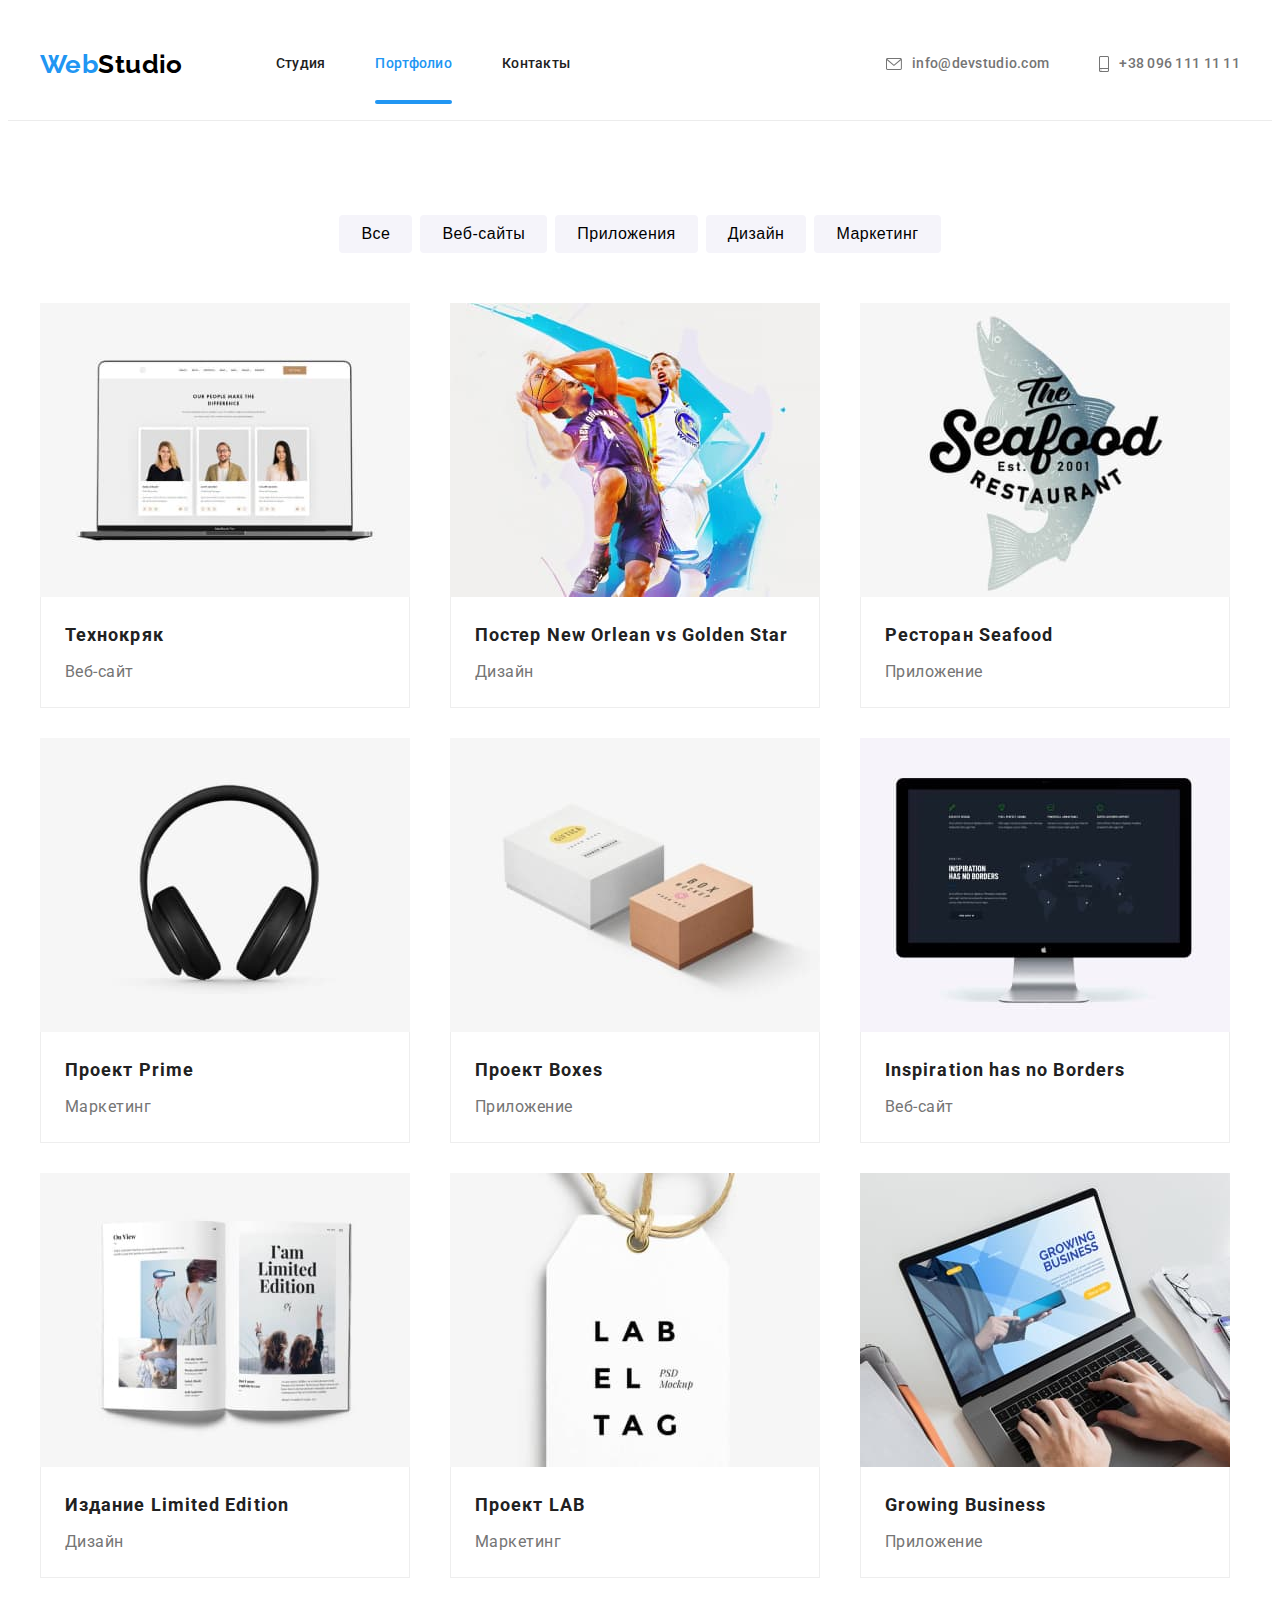
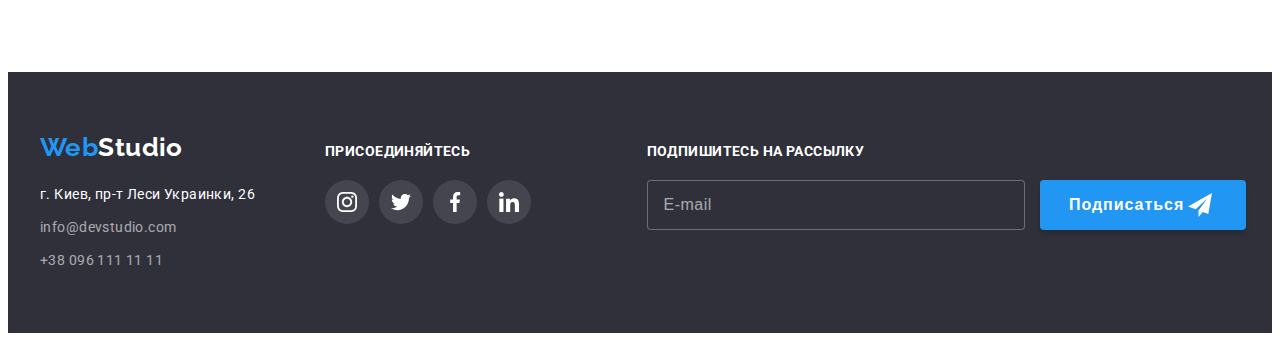
==== commit 51e217af: "робота з модифікаторами, редагування css" ====
--- a/portfolio.html
+++ b/portfolio.html
@@ -66,24 +66,43 @@
                 </svg>
             </button>
             <!--Навігація меню для мобільної версії-->
-            <ul class="mobile-menu-list">
-                <li class="mobile-menu-list__item">
-                    <a href="" class="mobile-menu-list__link">Студия</a>
-                </li>
-                <li class="mobile-menu-list__item">
-                    <a href="" class="mobile-menu-list__link">Портфолио</a>
-                </li>
-                <li class="mobile-menu-list__item">
-                    <a href="" class="mobile-menu-list__link">Контакты</a>
-                </li>
-            </ul>
+            <div class="mobile-menu__navigation">
+                <ul class="mobile-menu__list">
+                    <li class="mobile-menu__list-item">
+                        <a href="index.html" class="mobile-menu__list-link">Студия</a>
+                    </li>
+                    <li class="mobile-menu__list-item">
+                        <a href="portfolio.html" class="mobile-menu__list-link">Портфолио</a>
+                    </li>
+                    <li class="mobile-menu__list-item">
+                        <a href="#contacts" class="mobile-menu__list-link">Контакты</a>
+                    </li>
+                </ul>
+            </div>
+            <div class="mobile-menu__contacts-container">
+                <ul class="mobile-menu__contacts-list">
+                    <li class="mobile-menu__contacts-list-item">
+                        <a href="tel:+380961111111" class="mobile-menu__contacts-link mobile-menu__phone-link">+38 096 111 11 11</a>
+                    </li>
+                    <li class="mobile-menu__contacts-list-item">
+                        <a href="mailto:info@devstudio.com" class="mobile-menu__contacts-link mobile-menu__email-link"
+                            lang="en">info@devstudio.com</a>
+                    </li>
+                </ul>
+                <ul class="mobile-menu__socials-list">
+                    <li class="mobile-menu__socials-item"><a href="" class="mobile-menu__socials-link">Instagram</a></li>
+                    <li class="mobile-menu__socials-item"><a href="" class="mobile-menu__socials-link">Twitter</a></li>
+                    <li class="mobile-menu__socials-item"><a href="" class="mobile-menu__socials-link">Facebook</a></li>
+                    <li class="mobile-menu__socials-item"><a href="" class="mobile-menu__socials-link">LinkedIn</a></li>
+                </ul>
+            </div>
         </div>
     </div>
 </header>
     <!--СТОРІНКА ПОРТФОЛІО-->
    <main>
         <!--Секція фільтр-меню-->
-       <section class="section section_specific-pb">
+       <section class="section section--specific-pb">
             <div class="container">
                 <h2 class="section__title visually-hidden">Фильтры</h2>
                 <ul class="filters">
@@ -106,7 +125,7 @@
             </div>
         </section>
         <!--Секція проектів портфоліо-->
-        <section class="section section_specific-pt">
+        <section class="section section--specific-pt">
             <div class="container">
                 <h2 class="section__title visually-hidden">Портфолио</h2>
                 <ul class="portfolio">
@@ -132,7 +151,6 @@
                                     class="portfolio__img"
                                 />
                             </picture>
-                            <!-- <img class="portfolio__img" src="./images/portfolio/img-project-01.jpg" alt="Ноутбук с открытым веб-сайтом Технокряк на экране" width="370" height="294"> -->
                             <p class="portfolio__overlay">Ресурс предлагает комплексные предложения с разным уровнем функционала и сервисов. Все это позволит посетителю получить
                             исчерпывающие сведения о компании или частном лице.</p>
                         </div>
@@ -164,7 +182,6 @@
                                     class="portfolio__img"
                                 />
                             </picture>
-                            <!-- <img class="portfolio__img" src="./images/portfolio/img-project-02.jpg" alt="Постер с баскетболистами, сражающимися за мяч" width="370" height="294"> -->
                             <p class="portfolio__overlay">Ресурс предлагает комплексные предложения с разным уровнем функционала и сервисов. Все это позволит посетителю получить
                             исчерпывающие сведения о компании или частном лице.</p>
                         </div>
@@ -195,7 +212,6 @@
                                     alt="Логотип Ресторана Seafood"
                                     class="portfolio__img" />
                             </picture>
-                            <!-- <img class="portfolio__img" src="./images/portfolio/img-project-03.jpg" alt="Логотип Ресторана Seafood" width="370" height="294"> -->
                             <p class="portfolio__overlay">Ресурс предлагает комплексные предложения с разным уровнем функционала и сервисов. Все это позволит посетителю получить
                             исчерпывающие сведения о компании или частном лице.</p>
                         </div>
@@ -227,7 +243,6 @@
                                     class="portfolio__img"
                                 />
                             </picture>
-                            <!-- <img class="portfolio__img" src="./images/portfolio/img-project-04.jpg" alt="Наушники" width="370" height="294"> -->
                             <p class="portfolio__overlay">Ресурс предлагает комплексные предложения с разным уровнем функционала и сервисов. Все это позволит посетителю получить
                             исчерпывающие сведения о компании или частном лице.</p>
                         </div>
@@ -259,7 +274,6 @@
                                     class="portfolio__img"
                                 />
                             </picture>
-                            <!-- <img class="portfolio__img" src="./images/portfolio/img-project-05.jpg" alt="Две бумажные коробки" width="370" height="294"> -->
                             <p class="portfolio__overlay">Ресурс предлагает комплексные предложения с разным уровнем функционала и сервисов. Все это позволит посетителю получить
                             исчерпывающие сведения о компании или частном лице.</p>
                         </div>
@@ -291,7 +305,6 @@
                                     class="portfolio__img"
                                 />
                             </picture>
-                            <!-- <img class="portfolio__img" src="./images/portfolio/img-project-06.jpg" alt="Монитор с открытым веб-сайтом Inspiration has no Borders на экране" width="370" height="294"> -->
                             <p class="portfolio__overlay">Ресурс предлагает комплексные предложения с разным уровнем функционала и сервисов. Все это позволит посетителю получить
                             исчерпывающие сведения о компании или частном лице.</p>
                         </div>
@@ -323,7 +336,6 @@
                                     class="portfolio__img"
                                     />
                             </picture>
-                            <!-- <img class="portfolio__img" src="./images/portfolio/img-project-07.jpg" alt="Открытое издание Limited Edition на 22-23 страницах" width="370" height="294"> -->
                             <p class="portfolio__overlay">Ресурс предлагает комплексные предложения с разным уровнем функционала и сервисов. Все это позволит посетителю получить
                             исчерпывающие сведения о компании или частном лице.</p>
                         </div>
@@ -355,7 +367,6 @@
                                     class="portfolio__img"
                                 />
                             </picture>
-                            <!-- <img class="portfolio__img" src="./images/portfolio/img-project-08.jpg" alt="Бумажная этикетка с надписью LAB EL TAG" width="370" height="294"> -->
                             <p class="portfolio__overlay">Ресурс предлагает комплексные предложения с разным уровнем функционала и сервисов. Все это позволит посетителю получить
                             исчерпывающие сведения о компании или частном лице.</p>
                         </div>
@@ -386,7 +397,6 @@
                                     alt="Человек сидит за нотбуком, на экране которого открыто приложение Growing Business"
                                     class="portfolio__img" />
                             </picture>
-                            <!-- <img class="portfolio__img" src="./images/portfolio/img-project-09.jpg" alt="Человек сидит за нотбуком, на экране которого открыто приложение Growing Business" width="370" height="294"> -->
                             <p class="portfolio__overlay">Ресурс предлагает комплексные предложения с разным уровнем функционала и сервисов. Все это позволит посетителю получить
                             исчерпывающие сведения о компании или частном лице.</p>
                         </div>
@@ -428,29 +438,29 @@
                 <p class="footer-socials-description">присоединяйтесь</p>
                 <ul class="footer-socials">
                     <li class="footer-socials__item">
-                        <a href="" class="footer-socials__link">
-                            <svg class="footer-socials__icon">
+                        <a href="" class="socials-link socials-link--dark-theme">
+                            <svg class="socials-icon">
                                 <use href="./images/icons/sprite.svg#icon-footer-instagram"></use>
                             </svg>
                         </a>
                     </li>
                     <li class="footer-socials__item">
-                        <a href="" class="footer-socials__link">
-                            <svg class="footer-socials__icon">
+                        <a href="" class="socials-link socials-link--dark-theme">
+                            <svg class="socials-icon">
                                 <use href="./images/icons/sprite.svg#icon-footer-twitter"></use>
                             </svg>
                         </a>
                     </li>
                     <li class="footer-socials__item">
-                        <a href="" class="footer-socials__link">
-                            <svg class="footer-socials__icon">
+                        <a href="" class="socials-link socials-link--dark-theme">
+                            <svg class="socials-icon">
                                 <use href="./images/icons/sprite.svg#icon-footer-facebook"></use>
                             </svg>
                         </a>
                     </li>
                     <li class="footer-socials__item">
-                        <a href="" class="footer-socials__link">
-                            <svg class="footer-socials__icon">
+                        <a href="" class="socials-link socials-link--dark-theme">
+                            <svg class="socials-icon">
                                 <use href="./images/icons/sprite.svg#icon-footer-linkedin"></use>
                             </svg>
                         </a>
@@ -475,5 +485,6 @@
         </div>
     </div>
 </footer>
+<script src="./js/menu.js"></script>
 </body>
 </html>--- a/css/main.min.css
+++ b/css/main.min.css
@@ -1 +1 @@
-:root{--primary-font-family: "Roboto", sans-serif;--secondary-font-family: "Raleway", sans-serif;--accent-color: #2196F3;--title-color: #FFFFFF;--subtitle-color: #212121;--description-color: #757575;--background-color: #2F303A}.visually-hidden{position:absolute;white-space:nowrap;width:1px;height:1px;overflow:hidden;border:0;padding:0;clip:rect(0 0 0 0);clip-path:inset(100%);margin:-1px}.footer-socials__link,.team__socials-link,.contact-form-checkbox-label{display:flex;justify-content:center;align-items:center}h1,h2,h3,p{margin-top:0;margin-bottom:0}ul,ol{margin-top:0;margin-bottom:0;padding-left:0;list-style:none}img{display:block;max-width:100%;height:auto}a{text-decoration:none}body{font-family:var(--primary-font-family);color:var(--subtitle-color);font-size:14px;letter-spacing:.03em;line-height:1.14}.container{width:100%;padding-left:15px;padding-right:15px}@media screen and (min-width: 480px){.container{width:480px;margin:0 auto}}@media screen and (min-width: 768px){.container{width:768px}}@media screen and (min-width: 1200px){.container{width:1200px}}@media screen and (max-width: 1199.98px){.section{padding-top:60px;padding-bottom:60px}}@media screen and (min-width: 1200px){.section{padding-top:94px;padding-bottom:94px}}.section_bg-color{background-color:#f5f4fa}.section_specific-pt{padding-top:0}.section_specific-pb{padding-bottom:50px}@media screen and (max-width: 767.98px){.section_specific-pb{padding-bottom:40px}}@media screen and (max-width: 1199.98px){.section__title{font-size:28px;font-weight:700;line-height:1.17;margin-bottom:30px;text-align:center}}@media screen and (min-width: 1200px){.section__title{font-size:36px;font-weight:700;line-height:1.17;margin-bottom:50px;text-align:center}}.logo{font-family:var(--secondary-font-family);font-size:26px;font-weight:700;line-height:1.19}.logo_prefix-color_blue{color:var(--accent-color)}.logo_theme_light{color:#000}.logo_theme_light:focus{color:#000}.logo_theme_dark{color:var(--title-color)}.logo_theme_dark:focus{color:var(--title-color)}@media screen and (max-width: 1199.98px){.logo{display:flex;justify-content:center;font-size:24px;font-weight:700;line-height:1.17}}@media screen and (min-width: 768px){.logo-header-link{margin-right:88px}}@media screen and (min-width: 1200px){.logo-header-link{margin-right:93px}}.filters{display:flex;margin-top:-8px;margin-left:-8px;justify-content:center}.filters__item{margin-top:8px;margin-left:8px}@media screen and (max-width: 767.98px){.filters{margin-top:-15px;margin-left:-15px}.filters__item{margin-top:15px;margin-left:15px}}@media screen and (max-width: 767.98px){.filters{flex-wrap:wrap;justify-content:flex-start}}.filters__btn{min-width:73px;padding:6px 22px;font-size:16px;font-weight:500;line-height:1.63;text-align:center;letter-spacing:.03em;cursor:pointer;background-color:#f5f4fa;border:none;border-radius:4px;transition:color 250ms cubic-bezier(0.4, 0, 0.2, 1),background-color 250ms cubic-bezier(0.4, 0, 0.2, 1),box-shadow 250ms cubic-bezier(0.4, 0, 0.2, 1)}.filters__btn:focus{font-size:16px;font-weight:500;line-height:1.63;text-align:center;letter-spacing:.03em;color:var(--title-color);background-color:var(--accent-color);box-shadow:0px 3px 1px rgba(0,0,0,.1),0px 1px 2px rgba(0,0,0,.08),0px 2px 2px rgba(0,0,0,.12);border-radius:4px}.filters__btn:hover{color:var(--title-color);background-color:var(--accent-color);box-shadow:0px 3px 1px rgba(0,0,0,.1),0px 1px 2px rgba(0,0,0,.08),0px 2px 2px rgba(0,0,0,.12)}.backdrop{position:fixed;top:0;left:0;width:100%;height:100%;background-color:rgba(0,0,0,.2);transition:opacity 250ms cubic-bezier(0.4, 0, 0.2, 1)}.backdrop.is-hidden{opacity:0;visibility:hidden;pointer-events:none}.modal{position:absolute;top:50%;left:50%;transform:translate(-50%, -50%);width:528px;height:580px;padding:40px;background-color:#fff}.modal-close-btn{position:absolute;top:8px;right:8px;display:flex;align-items:center;justify-content:center;background-color:rgba(0,0,0,0);border:1px solid rgba(0,0,0,.1);padding:0;width:30px;height:30px;border-radius:50%;cursor:pointer;transition:fill 250ms cubic-bezier(0.4, 0, 0.2, 1),outline-color 250ms}.modal-close-btn:hover{fill:var(--accent-color)}.modal-close-btn:focus{fill:var(--accent-color);outline-color:var(--accent-color)}.contact-form{display:flex;flex-direction:column}.contact-form-field{margin-bottom:10px}.contact-form-field-key{display:block;font-size:12px;font-weight:400;line-height:1.17;letter-spacing:.01em;color:#757575;margin-bottom:4px}.contact-form-description{font-size:20px;font-weight:700;line-height:1.15;text-align:center;letter-spacing:.03em;color:#212121;margin-bottom:12px}.contact-form-btn{align-self:center;min-width:200px;background-color:var(--accent-color);box-shadow:0px 4px 4px rgba(0,0,0,.15);border-radius:4px;padding:10px 55px;font-family:var(--primary-font-family);color:var(--title-color);cursor:pointer;font-size:16px;font-weight:700;line-height:1.88;letter-spacing:.06em;border-width:0;transition:background-color 250ms cubic-bezier(0.4, 0, 0.2, 1)}.contact-form-btn:hover{background:#188ce8}.contact-form-input{width:100%;height:40px;border:1px solid rgba(33,33,33,.2);border-radius:4px;padding-left:42px;transition:border-color 250ms cubic-bezier(0.4, 0, 0.2, 1)}.contact-form-input:focus{outline:none;border-color:var(--accent-color)}.contact-form-input-wrapper{position:relative;display:block}.contact-form-input-icon{position:absolute;top:50%;transform:translateY(-50%);left:12px;transition:fill 250ms cubic-bezier(0.4, 0, 0.2, 1)}.contact-form-input:focus+.contact-form-input-icon{fill:var(--accent-color)}.contact-form-messege{display:block;justify-content:center;width:100%;height:120px;border:1px solid rgba(33,33,33,.2);border-radius:4px;resize:none;padding:12px 16px;transition:border-color 250ms cubic-bezier(0.4, 0, 0.2, 1)}.contact-form-messege:focus{outline:none;border-color:var(--accent-color)}.contact-form-messege::placeholder{font-size:12px;font-weight:400;line-height:1.17;letter-spacing:.01em;color:rgba(117,117,117,.5)}.contact-form-messege-field{margin-bottom:20px}.contact-form-checkbox-label{font-weight:400;line-height:1.71;color:#757575;margin-bottom:30px}.contact-form-checkbox-label::before{content:"";display:block;width:16px;height:15px;margin-right:7px;cursor:pointer;background-image:url(../images/icons/checkbox-vector.svg)}.contact-form-checkbox:checked+.contact-form-checkbox-label::before{background-image:url(../images/icons/icon-check.svg)}.contact-form-checkbox:focus+.contact-form-checkbox-label::before{outline:2px solid rgba(33,150,243,.5)}.contact-form-policy-link{color:var(--accent-color)}.contact-form-policy-link:focus{outline-color:var(--accent-color)}@media screen and (max-width: 767.98px){.mobile-menu{position:fixed;top:0;left:0;width:100%;height:100%;background-color:#fff;box-shadow:0px 4px 8px rgba(0,0,0,.04),0px 2px 4px rgba(0,0,0,.08),0px 1px 3px rgba(0,0,0,.16);opacity:0;visibility:hidden;pointer-events:none;transition:opacity 250ms cubic-bezier(0.4, 0, 0.2, 1),visibility 250ms cubic-bezier(0.4, 0, 0.2, 1)}.mobile-menu-open-btn{border:none;background-color:rgba(0,0,0,0);padding:0}.mobile-menu.is-open{opacity:1;visibility:visible;pointer-events:auto}.mobile-menu__container{position:relative;padding-top:48px;padding-bottom:48px;padding-left:40px}.mobile-menu__close-btn{position:absolute;top:10px;right:15px;border:none;background-color:rgba(0,0,0,0);padding:0;line-height:0}.mobile-menu-list__item:not(:first-child){margin-top:32px}.mobile-menu-list__link{font-weight:500;font-size:40px;line-height:1.18;letter-spacing:.02em;color:#212121}}.menu{display:none}.header-contacts{display:none}.page-header{background-color:#fff;border-bottom:1px solid #ececec}.page-header__container{display:flex;align-items:center;justify-content:space-between;padding-top:16px;padding-bottom:16px}@media screen and (max-width: 767.98px){.page-header__container{max-height:60px}}@media screen and (min-width: 768px){.page-header__container{height:80px}.menu{display:flex}.header-contacts{display:block}.mobile-menu{display:none}.mobile-menu-open-btn{display:none}.header-container{display:flex;min-height:80px;justify-content:space-between;align-items:center}.navigation{display:flex;align-items:center;justify-content:space-between}.menu__link{padding-top:32px;padding-bottom:32px;font-weight:500;letter-spacing:.02em;color:var(--subtitle-color);transition:color 250ms cubic-bezier(0.4, 0, 0.2, 1)}.menu__link:hover,.menu__link:focus{color:var(--accent-color)}.menu__item:not(:last-child){margin-right:50px}.menu__link_active{position:relative;color:var(--accent-color)}.menu__link_active::after{position:absolute;content:"";background-color:var(--accent-color);border-radius:2px;width:100%;height:4px;bottom:0;left:0}.header-contacts__link{padding-top:21px;padding-bottom:21px;font-size:12px;font-weight:500;line-height:1.17;letter-spacing:.02em;color:var(--description-color);transition:color 250ms cubic-bezier(0.4, 0, 0.2, 1)}.header-contacts__link:hover,.header-contacts__link:focus{color:var(--accent-color)}.header-contacts__icon{fill:var(--description-color);margin-right:10px;transition:fill 250ms cubic-bezier(0.4, 0, 0.2, 1)}.header-contacts__link:hover .header-contacts__icon,.header-contacts__link:focus .header-contacts__icon{fill:var(--accent-color)}.icon-letter{width:14px;height:10px}.icon-phone{width:10px;height:14px}}@media screen and (min-width: 1200px){.header-contacts{display:flex}.header-contacts__link{display:flex;align-items:center}.header-contacts__item:not(:last-child){margin-right:50px}.header-contacts__link{padding-top:24px;padding-bottom:24px;font-size:14px;line-height:1.14}.icon-letter{width:16px;height:12px}.icon-phone{width:10px;height:16px}}.hero{background-color:#c4c4c4;padding-top:118px;padding-bottom:118px;background-size:cover}.hero__title{font-size:26px;font-weight:500;line-height:1.14;text-align:center;color:var(--title-color);letter-spacing:.06em;text-transform:uppercase;margin-bottom:30px}.hero__container{display:flex;flex-direction:column;align-items:center}.hero__modal-btn{min-width:200px;border:none;background:var(--accent-color);box-shadow:0px 4px 4px rgba(0,0,0,.15);border-radius:4px;padding:10px 32px;font-family:var(--primary-font-family);font-size:16px;font-weight:700;line-height:1.88;letter-spacing:.06em;color:var(--title-color);cursor:pointer;transition:background-color 250ms cubic-bezier(0.4, 0, 0.2, 1)}.hero__modal-btn:hover{background:#188ce8}@media screen and (max-width: 767.98px){.hero{max-height:400px;background-image:linear-gradient(rgba(47, 48, 58, 0.4), rgba(47, 48, 58, 0.4)),url("../images/hero/img-hero-mobile.jpg")}.hero__title{max-width:360px}}@media(max-width: 768px)and (min-device-pixel-ratio: 2),(max-width: 767px)and (min-resolution: 192dpi),(max-width: 767px)and (min-resolution: 2dppx){.hero{background-image:linear-gradient(rgba(47, 48, 58, 0.4), rgba(47, 48, 58, 0.4)),url("../images/hero/img-hero-mobile@2x.jpg")}}@media screen and (min-width: 768px){.hero{min-width:768px;background-image:linear-gradient(rgba(47, 48, 58, 0.4), rgba(47, 48, 58, 0.4)),url("../images/hero/img-hero-tablet.jpg")}.hero__title{max-width:360px;font-size:26px;font-weight:900;line-height:1.61}}@media(min-width: 768px)and (min-device-pixel-ratio: 2),(min-width: 768px)and (min-resolution: 192dpi),(min-width: 768px)and (min-resolution: 2dppx){.hero{background-image:linear-gradient(rgba(47, 48, 58, 0.4), rgba(47, 48, 58, 0.4)),url("../images/hero/img-hero-tablet@2x.jpg")}}@media screen and (min-width: 1200px){.hero{padding-top:200px;padding-bottom:200px;background-image:linear-gradient(rgba(47, 48, 58, 0.4), rgba(47, 48, 58, 0.4)),url("../images/hero/img-hero-desktop.jpg")}.hero__title{max-width:696px;font-size:44px;font-weight:900;line-height:1.36}}@media(min-width: 1200px)and (min-device-pixel-ratio: 2),(min-width: 1200px)and (min-resolution: 192dpi),(min-width: 1200px)and (min-resolution: 2dppx){.hero{background-image:linear-gradient(rgba(47, 48, 58, 0.4), rgba(47, 48, 58, 0.4)),url("../images/hero/img-hero-desktop@2x.jpg")}}@media screen and (max-width: 767.98px){.priorities__title{text-align:center}.priorities__item:not(:first-child){margin-top:30px}}@media screen and (min-width: 768px){.priorities{display:flex;flex-wrap:wrap;margin-top:-30px;margin-left:-30px}.priorities__item{flex-basis:calc((100% - 60px)/2);margin-left:30px;margin-top:30px}}@media screen and (min-width: 1200px){.priorities__item{flex-basis:calc((100% - 120px)/4);margin-left:30px;margin-top:30px}}.priorities__title{font-size:14px;font-weight:700;text-transform:uppercase;margin-bottom:10px;margin-top:30px}.priorities__description{line-height:1.71;color:var(--description-color)}.priorities__container{display:flex;background-color:#f5f4fa;border-radius:4px;height:120px;justify-content:center;align-items:center}@media screen and (max-width: 1199.98px){.section-employment{display:none}}@media screen and (min-width: 1200px){.employment{display:flex;flex-wrap:wrap;margin-top:-30px;margin-left:-30px}.employment__item{position:relative;margin-top:30px;margin-left:30px;flex-basis:calc((100% - 90px)/3)}.employment__overlay{position:absolute;width:100%;bottom:0;left:0;padding-top:27px;padding-bottom:27px;font-weight:700;text-align:center;text-transform:uppercase;color:var(--title-color);background-color:rgba(47,48,58,.8)}}@media screen and (max-width: 767.98px){.team{display:block}.team__item:not(:first-child){margin-top:30px}}@media screen and (min-width: 768px){.team{display:flex;flex-wrap:wrap;margin-top:-30px;margin-left:-30px}.team__item{margin-top:30px;margin-left:30px;flex-basis:calc((100% - 60px)/2)}}@media screen and (max-width: 1199.98px){.team__item{padding-bottom:24px}}@media screen and (min-width: 1200px){.team__item{margin-top:30px;margin-left:30px;flex-basis:calc((100% - 120px)/4)}}.team__item{background:var(--title-color);padding-bottom:30px;box-shadow:0px 1px 3px rgba(0,0,0,.12),0px 1px 1px rgba(0,0,0,.14),0px 2px 1px rgba(0,0,0,.2);border-radius:0px 0px 4px 4px}.team__container{padding-top:30px;background:var(--title-color)}.team__title{font-size:16px;font-weight:500;line-height:1.19;text-align:center}.team__description{font-size:16px;line-height:1.19;text-align:center;color:var(--description-color);margin-top:10px}.team__socials{display:flex;justify-content:center;margin-top:16px}.team__socials-icon{width:20px;height:20px;fill:#afb1b8;transition:fill 250ms cubic-bezier(0.4, 0, 0.2, 1)}.team__socials-link:hover .team__socials-icon,.team__socials-link:focus .team__socials-icon{fill:var(--title-color)}.team__socials-link{width:44px;height:44px;border-radius:50%;transition:background-color 250ms cubic-bezier(0.4, 0, 0.2, 1)}.team__socials-link:hover,.team__socials-link:focus{background-color:var(--accent-color)}.team__socials-item:not(:first-child){margin-left:10px}.clients__container{height:92px;border:1px solid #afb1b8;border-radius:4px;transition:border-color 250ms cubic-bezier(0.4, 0, 0.2, 1)}.clients__link:hover .clients__container{border-color:var(--accent-color)}.clients{display:flex;flex-wrap:wrap;margin-top:-30px;margin-left:-30px}.clients__item{margin-top:30px;margin-left:30px}@media screen and (max-width: 479.98px){.clients__container{display:flex;justify-content:center;align-items:center}.clients__item{flex-basis:calc(100% - 30px)}}@media screen and (min-width: 480px)and (max-width: 767.98px){.clients__container{min-width:210px;padding-top:16px;padding-left:52px}.clients__item{flex-basis:calc((100% - 60px)/2)}}@media screen and (min-width: 768px){.clients__item{flex-basis:calc((100% - 90px)/3)}.clients__container{padding-top:16px;padding-left:60px}}@media screen and (min-width: 1200px){.clients__item{flex-basis:calc((100% - 180px)/6)}.clients__container{padding-left:32px}}.clients__icon{width:106px;height:60px;fill:#afb1b8;transition:fill 250ms cubic-bezier(0.4, 0, 0.2, 1)}.clients__link:hover .clients__icon,.clients__link:focus .clients__icon{fill:var(--accent-color)}.footer{background:var(--background-color);padding-bottom:60px;padding-top:60px}@media screen and (max-width: 767.98px){.footer-container{display:flex;flex-direction:column;align-items:center}}@media screen and (min-width: 768px)and (max-width: 1199.98px){.footer-wrapper{display:flex;flex-wrap:nowrap;justify-content:space-between;padding-left:60px;padding-right:75px}}@media screen and (min-width: 1200px){.footer-container{display:flex;justify-content:space-between;align-items:flex-start}.footer-wrapper{display:flex}}.address-footer-contacts{margin-top:20px}.footer-contacts__link{font-style:normal;font-weight:400;line-height:1.71;color:rgba(255,255,255,.6)}.footer-contacts__item:not(:first-child){margin-top:9px}.footer-contacts__link_font-color_white{color:var(--title-color)}.footer-contacts__link_font-color_white:focus{color:var(--title-color)}@media screen and (max-width: 1199.98px){.footer-contacts{text-align:center}}.footer-socials-description{font-weight:700;text-transform:uppercase;color:var(--title-color)}@media screen and (max-width: 1199.98px){.footer-socials-description{text-align:center}}.footer-socials__icon{width:20px;height:20px;fill:var(--title-color)}.footer-socials__item:not(:first-child){margin-left:10px}.footer-socials{display:flex;margin-top:20px}.footer-socials__link{width:44px;height:44px;border-radius:50%;background-color:rgba(255,255,255,.1);transition:background-color 250ms cubic-bezier(0.4, 0, 0.2, 1)}.footer-socials__link:hover,.footer-socials__link:focus{background-color:var(--accent-color)}@media screen and (min-width: 768px)and (max-width: 1199.98px){.footer-socials-wrapper{padding-top:5px}}@media screen and (min-width: 1200px){.footer-socials-wrapper{padding-left:70px;padding-top:12px}}.footer-form__description{font-weight:700;text-transform:uppercase;color:#fff;margin-bottom:20px}.footer-form-input{border:1px solid rgba(255,255,255,.3);border-radius:4px;padding-top:14px;padding-bottom:14px;padding-left:16px;background-color:#2f303a;font-size:16px;font-weight:400;line-height:1.25;letter-spacing:.03em;color:#fff}.footer-form-input::placeholder{color:rgba(255,255,255,.6)}.footer-form-btn{min-width:200px;padding:10px 62px 10px 29px;background:var(--accent-color);box-shadow:0px 4px 4px rgba(0,0,0,.15);border-radius:4px;font-size:16px;font-weight:700;line-height:1.88;letter-spacing:.06em;color:#fff;border-width:0;cursor:pointer;transition:background-color 250ms cubic-bezier(0.4, 0, 0.2, 1)}.footer-form-btn:hover{background:#188ce8}.footer-btn-wrapper{display:inline-block;position:relative;width:200px}.footer-form-send-icon{position:absolute;top:50%;right:28px;transform:translateY(-50%)}@media screen and (max-width: 767.98px){.footer-form__description{text-align:center}.footer-btn-wrapper{margin-top:20px;top:50%;left:50%;transform:translate(-50%)}.footer-form-wrapper{width:100%}.footer-form-input{width:100%}.footer-socials-wrapper{padding-top:60px}.footer-form-wrapper{padding-top:60px}}@media screen and (min-width: 768px)and (max-width: 1199.98px){.footer-form{display:flex;flex-direction:column;align-items:center}.footer-form-wrapper{padding-top:60px;padding-left:7px}.footer-form-input{width:450px}.footer-btn-wrapper{margin-top:20px}}@media screen and (min-width: 1200px){.footer-form-wrapper{padding-top:12px}.footer-form-input{width:358px}.footer-btn-wrapper{margin-left:12px}}@media screen and (min-width: 1200px){.portfolio{display:flex;flex-wrap:wrap;margin-left:-30px;margin-top:-30px}.portfolio__item{margin-left:30px;margin-top:30px;flex-basis:calc((100% - 90px)/3);cursor:pointer;transition:box-shadow 250ms cubic-bezier(0.4, 0, 0.2, 1)}.portfolio__item:hover{box-shadow:0px 1px 1px rgba(0,0,0,.12),0px 4px 4px rgba(0,0,0,.06),1px 4px 6px rgba(0,0,0,.16)}}.portfolio__container{padding:20px 24px;border:1px solid #eee;border-top:none}.portfolio__title{font-size:18px;font-weight:700;line-height:2;letter-spacing:.06em;color:var(--subtitle-color);margin-bottom:4px}.portfolio__description{font-size:16px;line-height:1.88;letter-spacing:.03em;color:var(--description-color)}.portfolio__wrapper{position:relative;overflow:hidden}.portfolio__overlay{position:absolute;top:0;left:0;width:100%;height:100%;padding:63px 24px;background-color:rgba(33,150,243,.9);font-size:18px;font-weight:400;line-height:1.56;color:#fff;overflow:auto;transform:translateY(100%);transition:transform 250ms cubic-bezier(0.4, 0, 0.2, 1)}.portfolio__link:hover .portfolio__overlay,.portfolio__link:focus .portfolio__overlay{transform:translateY(0%)}/*# sourceMappingURL=main.min.css.map */+:root{--primary-font-family: "Roboto", sans-serif;--secondary-font-family: "Raleway", sans-serif;--accent-color: #2196F3;--title-color: #FFFFFF;--subtitle-color: #212121;--description-color: #757575;--background-color: #2F303A}.visually-hidden{position:absolute;white-space:nowrap;width:1px;height:1px;overflow:hidden;border:0;padding:0;clip:rect(0 0 0 0);clip-path:inset(100%);margin:-1px}.contact-form-checkbox-label,.socials-link{display:flex;justify-content:center;align-items:center}h1,h2,h3,p{margin-top:0;margin-bottom:0}ul,ol{margin-top:0;margin-bottom:0;padding-left:0;list-style:none}img{display:block;max-width:100%;height:auto}a{text-decoration:none}body{font-family:var(--primary-font-family);color:var(--subtitle-color);font-size:14px;letter-spacing:.03em;line-height:1.14}.socials-link{width:44px;height:44px;border-radius:50%;transition:background-color 250ms cubic-bezier(0.4, 0, 0.2, 1)}.socials-link:hover,.socials-link:focus{background-color:var(--accent-color)}.socials-icon{width:20px;height:20px;transition:fill 250ms cubic-bezier(0.4, 0, 0.2, 1)}.socials-link:hover .socials-icon,.socials-link:focus .socials-icon{fill:var(--title-color)}.socials-link--dark-theme{background-color:rgba(255,255,255,.1)}.socials-icon--light-theme{fill:#afb1b8}.container{width:100%;padding-left:15px;padding-right:15px}@media screen and (min-width: 480px){.container{width:480px;margin:0 auto}}@media screen and (min-width: 768px){.container{width:768px}}@media screen and (min-width: 1200px){.container{width:1200px}}@media screen and (max-width: 1199.98px){.section{padding-top:60px;padding-bottom:60px}}@media screen and (min-width: 1200px){.section{padding-top:94px;padding-bottom:94px}}.section--specific-bg{background-color:#f5f4fa}.section--specific-pt{padding-top:0}.section--specific-pb{padding-bottom:50px}@media screen and (max-width: 767.98px){.section--specific-pb{padding-bottom:40px}}@media screen and (min-width: 768px)and (max-width: 1199.98px){.section--specific-pb{padding-bottom:30px}}@media screen and (max-width: 1199.98px){.section__title{font-size:28px;font-weight:700;line-height:1.17;margin-bottom:30px;text-align:center}}@media screen and (min-width: 1200px){.section__title{font-size:36px;font-weight:700;line-height:1.17;margin-bottom:50px;text-align:center}}.logo{font-family:var(--secondary-font-family);font-size:26px;font-weight:700;line-height:1.19}.logo_prefix-color_blue{color:var(--accent-color)}.logo_theme_light{color:#000}.logo_theme_light:focus{color:#000}.logo_theme_dark{color:var(--title-color)}.logo_theme_dark:focus{color:var(--title-color)}@media screen and (max-width: 1199.98px){.logo{display:flex;justify-content:center;font-size:24px;font-weight:700;line-height:1.17}}@media screen and (min-width: 768px){.logo-header-link{margin-right:88px}}@media screen and (min-width: 1200px){.logo-header-link{margin-right:93px}}.filters{display:flex;margin-top:-8px;margin-left:-8px;justify-content:center}.filters__item{margin-top:8px;margin-left:8px}@media screen and (max-width: 767.98px){.filters{margin-top:-15px}.filters__item{margin-top:15px}}@media screen and (max-width: 767.98px){.filters{flex-wrap:wrap;justify-content:flex-start}}.filters__btn{min-width:73px;padding:6px 22px;font-size:16px;font-weight:500;line-height:1.63;text-align:center;letter-spacing:.03em;cursor:pointer;background-color:#f5f4fa;border:none;border-radius:4px;transition:color 250ms cubic-bezier(0.4, 0, 0.2, 1),background-color 250ms cubic-bezier(0.4, 0, 0.2, 1),box-shadow 250ms cubic-bezier(0.4, 0, 0.2, 1)}.filters__btn:focus{font-size:16px;font-weight:500;line-height:1.63;text-align:center;letter-spacing:.03em;color:var(--title-color);background-color:var(--accent-color);box-shadow:0px 3px 1px rgba(0,0,0,.1),0px 1px 2px rgba(0,0,0,.08),0px 2px 2px rgba(0,0,0,.12);border-radius:4px}.filters__btn:hover{color:var(--title-color);background-color:var(--accent-color);box-shadow:0px 3px 1px rgba(0,0,0,.1),0px 1px 2px rgba(0,0,0,.08),0px 2px 2px rgba(0,0,0,.12)}.backdrop{position:fixed;top:0;left:0;width:100%;height:100%;background-color:rgba(0,0,0,.2);transition:opacity 250ms cubic-bezier(0.4, 0, 0.2, 1)}.backdrop.is-hidden{opacity:0;visibility:hidden;pointer-events:none}.modal{position:absolute;top:50%;left:50%;transform:translate(-50%, -50%);padding:40px;background-color:#fff}@media screen and (max-width: 479.98px){.modal{width:98%;height:80%;padding-left:15px;padding-right:15px;padding-top:40px}.contact-form-description{font-size:18px}.contact-form-checkbox-label{font-size:9px}}@media screen and (min-width: 480px)and (max-width: 1199.98px){.modal{width:450px;height:609px}.contact-form-checkbox-label{font-size:12px;letter-spacing:.03em}}@media screen and (min-width: 1200px){.modal{width:528px;height:580px}}.modal-close-btn{position:absolute;top:8px;right:8px;display:flex;align-items:center;justify-content:center;background-color:rgba(0,0,0,0);border:1px solid rgba(0,0,0,.1);padding:0;width:30px;height:30px;border-radius:50%;cursor:pointer;transition:fill 250ms cubic-bezier(0.4, 0, 0.2, 1),outline-color 250ms}.modal-close-btn:hover{fill:var(--accent-color)}.modal-close-btn:focus{fill:var(--accent-color);outline-color:var(--accent-color)}.contact-form{display:flex;flex-direction:column}.contact-form-field{margin-bottom:10px}.contact-form-field-key{display:block;font-size:12px;font-weight:400;line-height:1.17;letter-spacing:.01em;color:#757575;margin-bottom:4px}.contact-form-description{font-size:20px;font-weight:700;line-height:1.15;text-align:center;letter-spacing:.03em;color:#212121;margin-bottom:12px}.contact-form-btn{align-self:center;min-width:200px;background-color:var(--accent-color);box-shadow:0px 4px 4px rgba(0,0,0,.15);border-radius:4px;padding:10px 55px;font-family:var(--primary-font-family);color:var(--title-color);cursor:pointer;font-size:16px;font-weight:700;line-height:1.88;letter-spacing:.06em;border-width:0;transition:background-color 250ms cubic-bezier(0.4, 0, 0.2, 1)}.contact-form-btn:hover{background:#188ce8}.contact-form-input{width:100%;height:40px;border:1px solid rgba(33,33,33,.2);border-radius:4px;padding-left:42px;transition:border-color 250ms cubic-bezier(0.4, 0, 0.2, 1)}.contact-form-input:focus{outline:none;border-color:var(--accent-color)}.contact-form-input-wrapper{position:relative;display:block}.contact-form-input-icon{position:absolute;top:50%;transform:translateY(-50%);left:12px;transition:fill 250ms cubic-bezier(0.4, 0, 0.2, 1)}.contact-form-input:focus+.contact-form-input-icon{fill:var(--accent-color)}.contact-form-messege{display:block;justify-content:center;width:100%;height:120px;border:1px solid rgba(33,33,33,.2);border-radius:4px;resize:none;padding:12px 16px;transition:border-color 250ms cubic-bezier(0.4, 0, 0.2, 1)}.contact-form-messege:focus{outline:none;border-color:var(--accent-color)}.contact-form-messege::placeholder{font-size:12px;font-weight:400;line-height:1.17;letter-spacing:.01em;color:rgba(117,117,117,.5)}.contact-form-messege-field{margin-bottom:20px}.contact-form-checkbox-label{font-weight:400;line-height:1.71;color:#757575;margin-bottom:30px}.contact-form-checkbox-label::before{content:"";display:block;width:16px;height:15px;margin-right:7px;cursor:pointer;background-image:url(../images/icons/checkbox-vector.svg)}.contact-form-checkbox:checked+.contact-form-checkbox-label::before{background-image:url(../images/icons/icon-check.svg)}.contact-form-checkbox:focus+.contact-form-checkbox-label::before{outline:2px solid rgba(33,150,243,.5)}.contact-form-policy-link{color:var(--accent-color)}.contact-form-policy-link:focus{outline-color:var(--accent-color)}@media screen and (max-width: 767.98px){.mobile-menu{display:flex;position:fixed;top:0;left:0;width:100%;height:100%;background-color:#fff;box-shadow:0px 4px 8px rgba(0,0,0,.04),0px 2px 4px rgba(0,0,0,.08),0px 1px 3px rgba(0,0,0,.16);opacity:0;visibility:hidden;pointer-events:none;transition:opacity 250ms cubic-bezier(0.4, 0, 0.2, 1),visibility 250ms cubic-bezier(0.4, 0, 0.2, 1)}.mobile-menu-open-btn{border:none;background-color:rgba(0,0,0,0);padding:0}.mobile-menu.is-open{opacity:1;visibility:visible;pointer-events:auto;z-index:2}.mobile-menu__container{position:relative;display:flex;flex-direction:column;justify-content:space-between;padding-top:48px;padding-bottom:48px;padding-left:40px}.mobile-menu__close-btn{position:absolute;top:10px;right:15px;border:none;background-color:rgba(0,0,0,0);padding:0;line-height:0;transition:fill 250ms cubic-bezier(0.4, 0, 0.2, 1),outline-color 250ms}.mobile-menu__close-btn:hover{fill:var(--accent-color)}.mobile-menu__close-btn:focus{fill:var(--accent-color)}.mobile-menu__list-item:not(:first-child){margin-top:32px}.mobile-menu__list-link{font-weight:500;font-size:40px;line-height:1.18;letter-spacing:.02em;color:#212121;transition:color 250ms cubic-bezier(0.4, 0, 0.2, 1)}.mobile-menu__list-link:hover,.mobile-menu__list-link:focus{color:var(--accent-color)}.mobile-menu__contacts-list-item:not(:first-child){margin-top:32px}.mobile-menu__phone-link{font-size:34px;font-weight:500;line-height:1.18;letter-spacing:.02em;color:var(--accent-color)}.mobile-menu__email-link{font-size:24px;font-weight:500;line-height:1.67;letter-spacing:.02em;color:var(--description-color)}.mobile-menu__socials-list{display:flex;padding-top:64px}.mobile-menu__socials-link{font-size:18px;font-weight:500;line-height:1.22;letter-spacing:.02em;color:var(--accent-color)}}@media screen and (min-width: 370px)and (max-width: 767.98px){.mobile-menu__socials-item:not(:first-child){padding-left:10px}.mobile-menu__socials-item:not(:last-child){padding-right:10px;border-right:1px solid rgba(33,33,33,.2)}}@media screen and (max-width: 369.98px){.mobile-menu__contacts-list{display:flex;flex-direction:column;align-items:center}.mobile-menu__socials-list{flex-direction:column;align-items:center}.mobile-menu__email-link{font-size:20px}.mobile-menu__phone-link{font-size:24px}.mobile-menu__socials-item:not(:first-child){padding-top:10px}}.menu{display:none}.header-contacts{display:none}.page-header{background-color:#fff;border-bottom:1px solid #ececec}.page-header__container{display:flex;align-items:center;justify-content:space-between;padding-top:16px;padding-bottom:16px}@media screen and (max-width: 767.98px){.page-header__container{max-height:60px}}@media screen and (min-width: 768px){.page-header__container{height:80px}.menu{display:flex}.header-contacts{display:block}.mobile-menu{display:none}.mobile-menu-open-btn{display:none}.header-container{display:flex;min-height:80px;justify-content:space-between;align-items:center}.navigation{display:flex;align-items:center;justify-content:space-between}.menu__link{padding-top:33px;padding-bottom:33px;font-weight:500;letter-spacing:.02em;color:var(--subtitle-color);transition:color 250ms cubic-bezier(0.4, 0, 0.2, 1)}.menu__link:hover,.menu__link:focus{color:var(--accent-color)}.header-contacts__item:not(:last-child){margin-bottom:10px}.menu__item:not(:last-child){margin-right:50px}.menu__link_active{position:relative;color:var(--accent-color)}.menu__link_active::after{position:absolute;content:"";background-color:var(--accent-color);border-radius:2px;width:100%;height:4px;bottom:0;left:0}.header-contacts__link{padding-top:5px;padding-bottom:5px;font-size:12px;font-weight:500;line-height:1.17;letter-spacing:.02em;color:var(--description-color);transition:color 250ms cubic-bezier(0.4, 0, 0.2, 1)}.header-contacts__link:hover,.header-contacts__link:focus{color:var(--accent-color)}.header-contacts__icon{fill:var(--description-color);margin-right:10px;transition:fill 250ms cubic-bezier(0.4, 0, 0.2, 1)}.header-contacts__link:hover .header-contacts__icon,.header-contacts__link:focus .header-contacts__icon{fill:var(--accent-color)}.icon-letter{width:14px;height:10px}.icon-phone{width:10px;height:14px}}@media screen and (min-width: 1200px){.header-contacts{display:flex}.header-contacts__link{display:flex;align-items:center}.header-contacts__item:not(:last-child){margin-right:50px;margin-bottom:0px}.header-contacts__link{padding-top:30px;padding-bottom:30px;font-size:14px;line-height:1.14}.icon-letter{width:16px;height:12px}.icon-phone{width:10px;height:16px}}.hero{background-color:#c4c4c4;padding-top:118px;padding-bottom:118px;background-size:cover}.hero__title{font-size:26px;font-weight:900;line-height:1.61;text-align:center;color:var(--title-color);letter-spacing:.06em;text-transform:uppercase;margin-bottom:30px;max-width:360px}.hero__container{display:flex;flex-direction:column;align-items:center}.hero__modal-btn{min-width:200px;border:none;background:var(--accent-color);box-shadow:0px 4px 4px rgba(0,0,0,.15);border-radius:4px;padding:10px 32px;font-family:var(--primary-font-family);font-size:16px;font-weight:700;line-height:1.88;letter-spacing:.06em;color:var(--title-color);cursor:pointer;transition:background-color 250ms cubic-bezier(0.4, 0, 0.2, 1)}.hero__modal-btn:hover{background:#188ce8}@media screen and (max-width: 767.98px){.hero{max-height:400px;background-image:linear-gradient(rgba(47, 48, 58, 0.4), rgba(47, 48, 58, 0.4)),url("../images/hero/img-hero-mobile.jpg")}}@media(max-width: 768px)and (min-device-pixel-ratio: 2),(max-width: 767px)and (min-resolution: 192dpi),(max-width: 767px)and (min-resolution: 2dppx){.hero{background-image:linear-gradient(rgba(47, 48, 58, 0.4), rgba(47, 48, 58, 0.4)),url("../images/hero/img-hero-mobile@2x.jpg")}}@media screen and (min-width: 768px){.hero{min-width:768px;background-image:linear-gradient(rgba(47, 48, 58, 0.4), rgba(47, 48, 58, 0.4)),url("../images/hero/img-hero-tablet.jpg")}}@media(min-width: 768px)and (min-device-pixel-ratio: 2),(min-width: 768px)and (min-resolution: 192dpi),(min-width: 768px)and (min-resolution: 2dppx){.hero{background-image:linear-gradient(rgba(47, 48, 58, 0.4), rgba(47, 48, 58, 0.4)),url("../images/hero/img-hero-tablet@2x.jpg")}}@media screen and (min-width: 1200px){.hero{padding-top:200px;padding-bottom:200px;background-image:linear-gradient(rgba(47, 48, 58, 0.4), rgba(47, 48, 58, 0.4)),url("../images/hero/img-hero-desktop.jpg")}.hero__title{max-width:696px;font-size:44px;font-weight:900;line-height:1.36}}@media(min-width: 1200px)and (min-device-pixel-ratio: 2),(min-width: 1200px)and (min-resolution: 192dpi),(min-width: 1200px)and (min-resolution: 2dppx){.hero{background-image:linear-gradient(rgba(47, 48, 58, 0.4), rgba(47, 48, 58, 0.4)),url("../images/hero/img-hero-desktop@2x.jpg")}}@media screen and (max-width: 767.98px){.priorities__title{text-align:center}.priorities__item:not(:first-child){margin-top:30px}}@media screen and (min-width: 768px){.priorities{display:flex;flex-wrap:wrap;margin-top:-30px;margin-left:-30px}.priorities__item{flex-basis:calc((100% - 60px)/2);margin-left:30px;margin-top:30px}}@media screen and (min-width: 1200px){.priorities__item{flex-basis:calc((100% - 120px)/4);margin-left:30px;margin-top:30px}}.priorities__title{font-size:14px;font-weight:700;text-transform:uppercase;margin-bottom:10px;margin-top:30px}.priorities__description{line-height:1.71;color:var(--description-color)}.priorities__container{display:flex;background-color:#f5f4fa;border-radius:4px;height:120px;justify-content:center;align-items:center}@media screen and (max-width: 1199.98px){.section-employment{display:none}}@media screen and (min-width: 1200px){.employment{display:flex;flex-wrap:wrap;margin-top:-30px;margin-left:-30px}.employment__item{position:relative;margin-top:30px;margin-left:30px;flex-basis:calc((100% - 90px)/3)}.employment__overlay{position:absolute;width:100%;bottom:0;left:0;padding-top:27px;padding-bottom:27px;font-weight:700;text-align:center;text-transform:uppercase;color:var(--title-color);background-color:rgba(47,48,58,.8)}}@media screen and (max-width: 767.98px){.team{display:block}.team__item:not(:first-child){margin-top:30px}}@media screen and (min-width: 768px){.team{display:flex;flex-wrap:wrap;margin-top:-30px;margin-left:-30px}.team__item{margin-top:30px;margin-left:30px;flex-basis:calc((100% - 60px)/2)}}@media screen and (max-width: 1199.98px){.team__item{padding-bottom:24px}}@media screen and (min-width: 1200px){.team__item{margin-top:30px;margin-left:30px;flex-basis:calc((100% - 120px)/4)}}.team__item{background:var(--title-color);padding-bottom:30px;box-shadow:0px 1px 3px rgba(0,0,0,.12),0px 1px 1px rgba(0,0,0,.14),0px 2px 1px rgba(0,0,0,.2);border-radius:0px 0px 4px 4px}.team__container{padding-top:30px;background:var(--title-color)}.team__title{font-size:16px;font-weight:500;line-height:1.19;text-align:center}.team__description{font-size:16px;line-height:1.19;text-align:center;color:var(--description-color);margin-top:10px}.team__socials{display:flex;justify-content:center;margin-top:16px}.team__socials-item:not(:first-child){margin-left:10px}.clients__container{height:92px;border:1px solid #afb1b8;border-radius:4px;transition:border-color 250ms cubic-bezier(0.4, 0, 0.2, 1)}.clients__link:hover .clients__container{border-color:var(--accent-color)}.clients{display:flex;flex-wrap:wrap;margin-top:-30px;margin-left:-30px}.clients__item{margin-top:30px;margin-left:30px}@media screen and (max-width: 479.98px){.clients__container{display:flex;justify-content:center;align-items:center}.clients__item{flex-basis:calc(100% - 30px)}}@media screen and (min-width: 480px)and (max-width: 767.98px){.clients__container{min-width:210px;padding-top:16px;padding-left:52px}.clients__item{flex-basis:calc((100% - 60px)/2)}}@media screen and (min-width: 768px){.clients__item{flex-basis:calc((100% - 90px)/3)}.clients__container{padding-top:16px;padding-left:60px}}@media screen and (min-width: 1200px){.clients__item{flex-basis:calc((100% - 180px)/6)}.clients__container{padding-left:32px}}.clients__icon{width:106px;height:60px;fill:#afb1b8;transition:fill 250ms cubic-bezier(0.4, 0, 0.2, 1)}.clients__link:hover .clients__icon,.clients__link:focus .clients__icon{fill:var(--accent-color)}.footer{background:var(--background-color);padding-bottom:60px;padding-top:60px}@media screen and (max-width: 767.98px){.footer-container{display:flex;flex-direction:column;align-items:center}}@media screen and (min-width: 768px)and (max-width: 1199.98px){.footer-wrapper{display:flex;flex-wrap:nowrap;justify-content:space-between;padding-left:60px;padding-right:75px}}@media screen and (min-width: 1200px){.footer-container{display:flex;justify-content:space-between;align-items:flex-start}.footer-wrapper{display:flex}}.address-footer-contacts{margin-top:20px}.footer-contacts__link{font-style:normal;font-weight:400;line-height:1.71;color:rgba(255,255,255,.6)}.footer-contacts__item:not(:first-child){margin-top:9px}.footer-contacts__link_font-color_white{color:var(--title-color)}.footer-contacts__link_font-color_white:focus{color:var(--title-color)}@media screen and (max-width: 1199.98px){.footer-contacts{text-align:center}}.footer-socials-description{font-weight:700;text-transform:uppercase;color:var(--title-color)}@media screen and (max-width: 1199.98px){.footer-socials-description{text-align:center}}.footer-socials__item:not(:first-child){margin-left:10px}.footer-socials{display:flex;margin-top:20px}@media screen and (min-width: 768px)and (max-width: 1199.98px){.footer-socials-wrapper{padding-top:5px}}@media screen and (min-width: 1200px){.footer-socials-wrapper{padding-left:70px;padding-top:12px}}.footer-form__description{font-weight:700;text-transform:uppercase;color:#fff;margin-bottom:20px}.footer-form-input{border:1px solid rgba(255,255,255,.3);border-radius:4px;padding-top:14px;padding-bottom:14px;padding-left:16px;background-color:#2f303a;font-size:16px;font-weight:400;line-height:1.25;letter-spacing:.03em;color:#fff}.footer-form-input::placeholder{color:rgba(255,255,255,.6)}.footer-form-btn{min-width:200px;padding:10px 62px 10px 29px;background:var(--accent-color);box-shadow:0px 4px 4px rgba(0,0,0,.15);border-radius:4px;font-size:16px;font-weight:700;line-height:1.88;letter-spacing:.06em;color:#fff;border-width:0;cursor:pointer;transition:background-color 250ms cubic-bezier(0.4, 0, 0.2, 1)}.footer-form-btn:hover{background:#188ce8}.footer-btn-wrapper{display:inline-block;position:relative;width:200px}.footer-form-send-icon{position:absolute;top:50%;right:28px;transform:translateY(-50%)}@media screen and (max-width: 767.98px){.footer-form__description{text-align:center}.footer-btn-wrapper{margin-top:20px;top:50%;left:50%;transform:translate(-50%)}.footer-form-wrapper{width:100%}.footer-form-input{width:100%}.footer-socials-wrapper{padding-top:60px}.footer-form-wrapper{padding-top:60px}}@media screen and (min-width: 768px)and (max-width: 1199.98px){.footer-form{display:flex;flex-direction:column;align-items:center}.footer-form-wrapper{padding-top:60px;padding-left:7px}.footer-form-input{width:450px}.footer-btn-wrapper{margin-top:20px}}@media screen and (min-width: 1200px){.footer-form-wrapper{padding-top:12px}.footer-form-input{width:358px}.footer-btn-wrapper{margin-left:12px}}.portfolio{display:flex;flex-wrap:wrap;margin-left:-30px;margin-top:-30px}.portfolio__item{display:flex;margin-left:30px;margin-top:30px;cursor:pointer;transition:box-shadow 250ms cubic-bezier(0.4, 0, 0.2, 1)}.portfolio__item:hover{box-shadow:0px 1px 1px rgba(0,0,0,.12),0px 4px 4px rgba(0,0,0,.06),1px 4px 6px rgba(0,0,0,.16)}.portfolio__link{display:flex;flex-direction:column}.portfolio__container{padding:20px 24px;border:1px solid #eee;border-top:none;flex-grow:1}.portfolio__title{font-size:18px;font-weight:700;line-height:2;letter-spacing:.06em;color:var(--subtitle-color);margin-bottom:4px}.portfolio__description{font-size:16px;line-height:1.88;letter-spacing:.03em;color:var(--description-color)}.portfolio__wrapper{position:relative;overflow:hidden}.portfolio__overlay{position:absolute;top:0;left:0;width:100%;height:100%;padding:63px 24px;background-color:rgba(33,150,243,.9);font-size:18px;font-weight:400;line-height:1.56;color:#fff;overflow:auto;transform:translateY(100%);transition:transform 250ms cubic-bezier(0.4, 0, 0.2, 1)}.portfolio__link:hover .portfolio__overlay,.portfolio__link:focus .portfolio__overlay{transform:translateY(0%)}@media screen and (min-width: 768px)and (max-width: 1199.98px){.portfolio__item{flex-basis:calc((100% - 60px)/2)}}@media screen and (min-width: 1200px){.portfolio__item{flex-basis:calc((100% - 90px)/3)}}/*# sourceMappingURL=main.min.css.map */